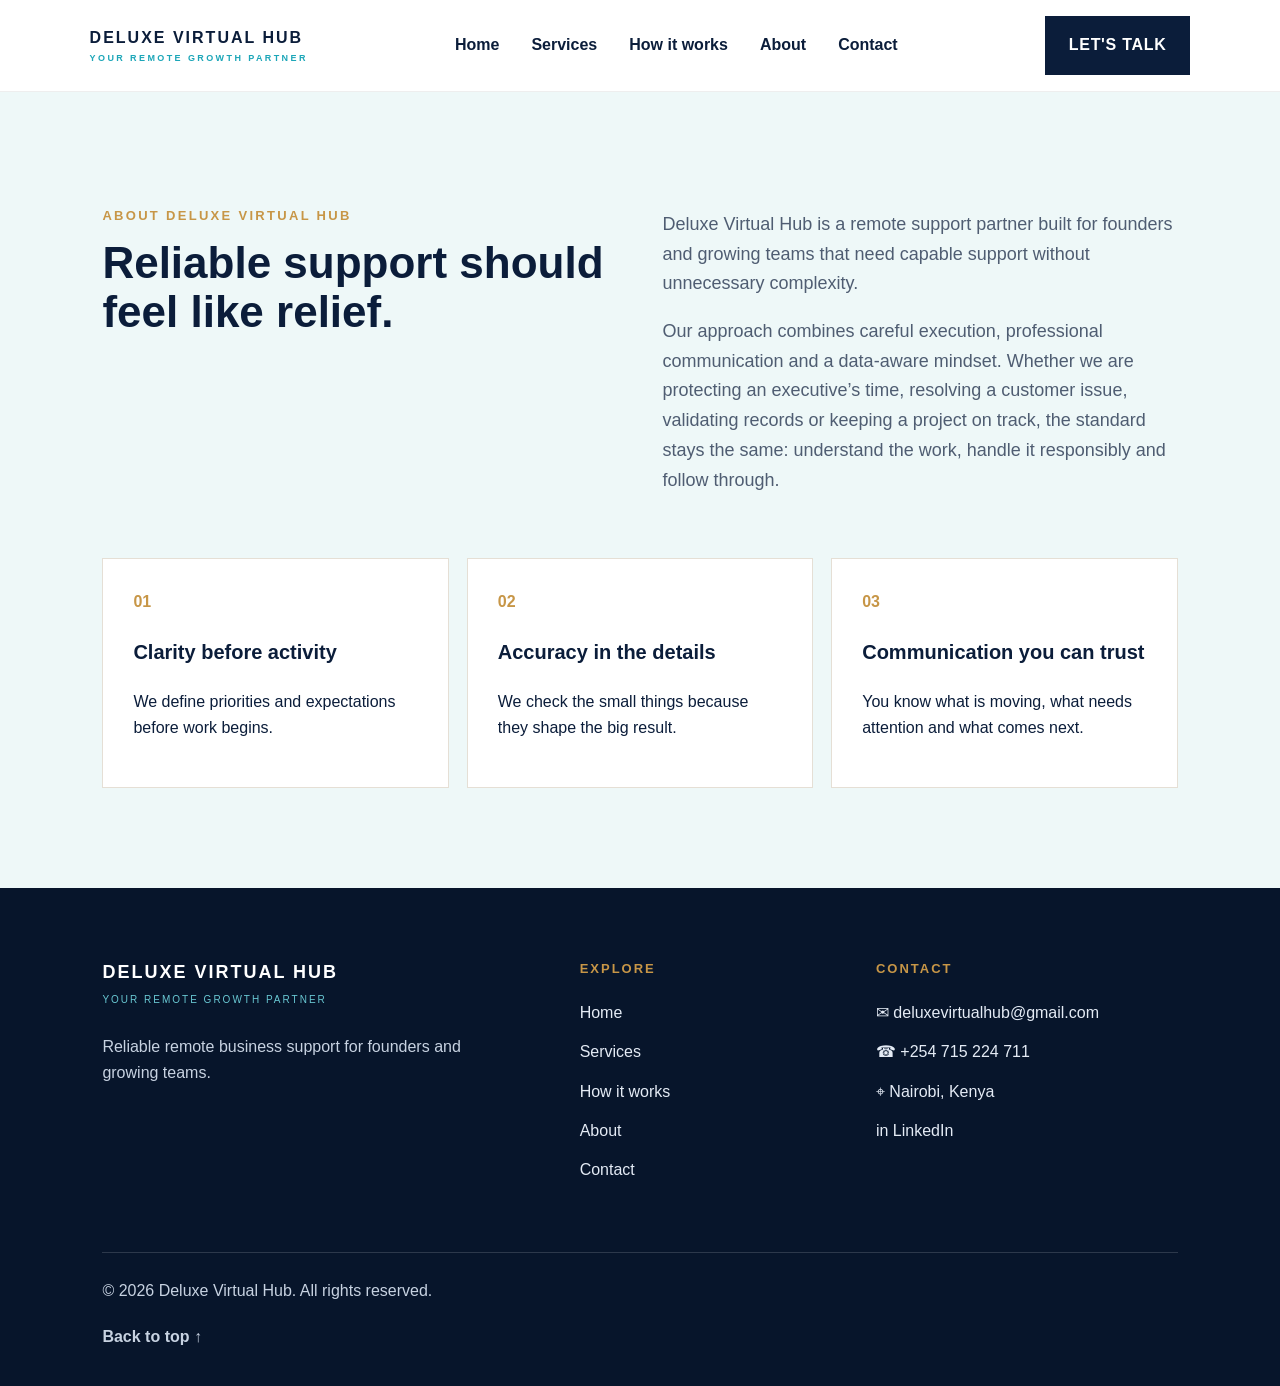
==== about.html @ a6e72890 "Add files via upload" ====
<!doctype html><html lang="en"><head><meta charset="utf-8"><meta name="viewport" content="width=device-width,initial-scale=1"><title>About Us | Deluxe Virtual Hub</title><link rel="stylesheet" href="styles.css"></head><body id="top"><header class="nav"><a class="brand" href="index.html"><span>DELUXE VIRTUAL HUB</span><small>YOUR REMOTE GROWTH PARTNER</small></a><nav><a href="index.html">Home</a><a href="services.html">Services</a><a href="process.html">How it works</a><a href="about.html">About</a><a href="contact.html">Contact</a></nav><a class="nav-cta" href="contact.html">LET'S TALK</a></header><main><section id="top" class="about">
  <div><p class="eyebrow">ABOUT DELUXE VIRTUAL HUB</p><h2>Reliable support should feel like relief.</h2></div>
  <div class="about-copy"><p>Deluxe Virtual Hub is a remote support partner built for founders and growing teams that need capable support without unnecessary complexity.</p><p>Our approach combines careful execution, professional communication and a data-aware mindset. Whether we are protecting an executive’s time, resolving a customer issue, validating records or keeping a project on track, the standard stays the same: understand the work, handle it responsibly and follow through.</p></div>
  <div class="values"><article><b>01</b><h3>Clarity before activity</h3><p>We define priorities and expectations before work begins.</p></article><article><b>02</b><h3>Accuracy in the details</h3><p>We check the small things because they shape the big result.</p></article><article><b>03</b><h3>Communication you can trust</h3><p>You know what is moving, what needs attention and what comes next.</p></article></div>
</section></main><footer class="site-footer"><div class="footer-grid"><div class="footer-brand"><b>DELUXE VIRTUAL HUB</b><span>YOUR REMOTE GROWTH PARTNER</span><p>Reliable remote business support for founders and growing teams.</p></div><div class="footer-links"><h3>EXPLORE</h3><a href="index.html">Home</a><a href="services.html">Services</a><a href="process.html">How it works</a><a href="about.html">About</a><a href="contact.html">Contact</a></div><div class="footer-contact"><h3>CONTACT</h3><a href="mailto:deluxevirtualhub@gmail.com">✉ deluxevirtualhub@gmail.com</a><a href="tel:+254715224711">☎ +254 715 224 711</a><p>⌖ Nairobi, Kenya</p><a href="https://www.linkedin.com/in/jecinter-anyango-422483236/" target="_blank" rel="noopener">in LinkedIn</a></div></div><div class="footer-bottom"><p>© 2026 Deluxe Virtual Hub. All rights reserved.</p><a href="#top">Back to top ↑</a></div></footer></body></html>
---- styles.css ----
*{box-sizing:border-box}html{scroll-behavior:smooth}body{margin:0;font-family:Arial,Helvetica,sans-serif;color:#0b1d3a;background:#fbf8f3;line-height:1.65}a{color:inherit;text-decoration:none}.nav{height:92px;display:flex;align-items:center;justify-content:space-between;padding:0 7%;background:#fff;position:sticky;top:0;z-index:20;border-bottom:1px solid #eee}.brand{display:flex;flex-direction:column;font-weight:800;letter-spacing:2px}.brand small{font-size:9px;letter-spacing:2.4px;color:#1ca6b8}.nav nav{display:flex;gap:32px;font-weight:700}.nav-cta,.btn{background:#0b1d3a;color:#fff;padding:16px 24px;font-weight:800;letter-spacing:.7px;border:0;cursor:pointer}.hero{min-height:680px;padding:90px 9%;display:grid;grid-template-columns:1.25fr .75fr;gap:70px;align-items:center;background:linear-gradient(135deg,#fbf8f3 62%,#eef8f8 62%)}.eyebrow{font-size:13px;font-weight:800;letter-spacing:2.3px;color:#c79647}.hero h1{font-size:64px;line-height:1.03;margin:18px 0 26px;max-width:850px}.hero h1 span{color:#1ca6b8}.intro{font-size:20px;color:#526078;max-width:760px}.actions{display:flex;gap:14px;margin:35px 0}.btn.secondary{background:transparent;color:#0b1d3a;border:2px solid #0b1d3a}.trust{display:flex;gap:25px;flex-wrap:wrap;font-size:14px;font-weight:700}.hero-panel{background:#0b1d3a;color:white;padding:48px;border-top:6px solid #1ca6b8}.hero-panel h2{font-size:35px;line-height:1.2}.mini-grid{display:grid;grid-template-columns:1fr 1fr;gap:1px;background:#ffffff2a;margin-top:35px}.mini-grid div{background:#0b1d3a;padding:24px}.mini-grid b,.mini-grid span{display:block}.mini-grid span{color:#9ccbd1}.tools{text-align:center;padding:35px 7%;background:white;border-bottom:1px solid #eee}.tools p{font-size:11px;font-weight:800;letter-spacing:2px}.tools div{display:flex;justify-content:center;gap:35px;flex-wrap:wrap;color:#68758a;font-weight:700}.section,.about{padding:100px 8%}.section-heading{max-width:760px;margin-bottom:50px}.section h2,.about h2,.selector h2,.contact h2{font-size:44px;line-height:1.1;margin:12px 0 20px}.service-grid{display:grid;grid-template-columns:repeat(3,1fr);gap:18px}.service-grid article,.steps article,.values article{background:white;padding:30px;border:1px solid #e5dfd5}.service-grid article>span,.steps b,.values b{color:#c79647;font-weight:800}.service-grid h3,.steps h3,.values h3{font-size:20px}.selector{padding:85px 8%;background:#0b1d3a;color:white;display:grid;grid-template-columns:1fr 1fr;gap:70px}.selector-box{background:white;color:#0b1d3a;padding:32px;align-self:center}select,input,textarea{width:100%;padding:16px;border:1px solid #cfc8bc;background:#fff;font:inherit;margin-top:8px}.selector button{width:100%;padding:16px;background:#c79647;color:#0b1d3a;border:0;font-weight:800;margin-top:12px;cursor:pointer}.result{margin-top:18px;font-weight:700}.steps,.values{display:grid;grid-template-columns:repeat(3,1fr);gap:18px}.about{background:#eef8f8;display:grid;grid-template-columns:1fr 1fr;gap:45px}.about-copy{font-size:18px;color:#4f5d72}.values{grid-column:1/-1}.contact{padding:100px 16%;text-align:center;background:#0b1d3a;color:white}.contact>p{color:#c7d2e1}.contact form{max-width:900px;margin:45px auto 25px;text-align:left;background:white;color:#0b1d3a;padding:35px}.contact label{display:block;font-weight:700;margin-bottom:18px}.contact label span{font-weight:400}.two{display:grid;grid-template-columns:1fr 1fr;gap:18px}.contact-links a{font-weight:800;color:#fff}.privacy{font-size:12px;max-width:760px;margin:25px auto!important}footer{padding:45px 8%;display:flex;justify-content:space-between;gap:30px;background:#07152b;color:white}footer div{display:flex;flex-direction:column}footer span{font-size:9px;letter-spacing:2px;color:#69c8d3}@media(max-width:850px){.nav nav{display:none}.nav{padding:0 5%}.nav-cta{padding:12px}.hero{grid-template-columns:1fr;padding:65px 7%}.hero h1{font-size:44px}.service-grid,.steps,.values,.about,.selector{grid-template-columns:1fr}.section,.about,.selector{padding:70px 7%}.contact{padding:70px 7%}.two{grid-template-columns:1fr}footer{flex-direction:column}.hero-panel{padding:30px}}.site-footer{display:block;padding:0;background:#07152b;color:white}.footer-grid{padding:70px 8% 55px;display:grid;grid-template-columns:1.35fr .75fr 1fr;gap:70px}.footer-brand,.footer-links,.footer-contact{display:flex;flex-direction:column;align-items:flex-start}.footer-brand b{font-size:18px;letter-spacing:2px}.footer-brand span{font-size:10px;letter-spacing:2px;color:#69c8d3;margin-top:4px}.footer-brand p{max-width:360px;color:#c7d2e1;margin-top:25px}.site-footer h3{font-size:13px;letter-spacing:2px;color:#c79647;margin:0 0 20px}.footer-links a,.footer-contact a,.footer-contact p{margin:0 0 13px;color:#e4ebf5}.footer-links a:hover,.footer-contact a:hover{color:#69c8d3}.footer-bottom{margin:0 8%;padding:25px 0 35px;border-top:1px solid #ffffff26;display:flex;justify-content:space-between;gap:20px;color:#c7d2e1}.footer-bottom p{margin:0}.footer-bottom a{font-weight:700}@media(max-width:850px){.footer-grid{grid-template-columns:1fr;padding:55px 7%;gap:38px}.footer-bottom{margin:0 7%;flex-direction:column}}
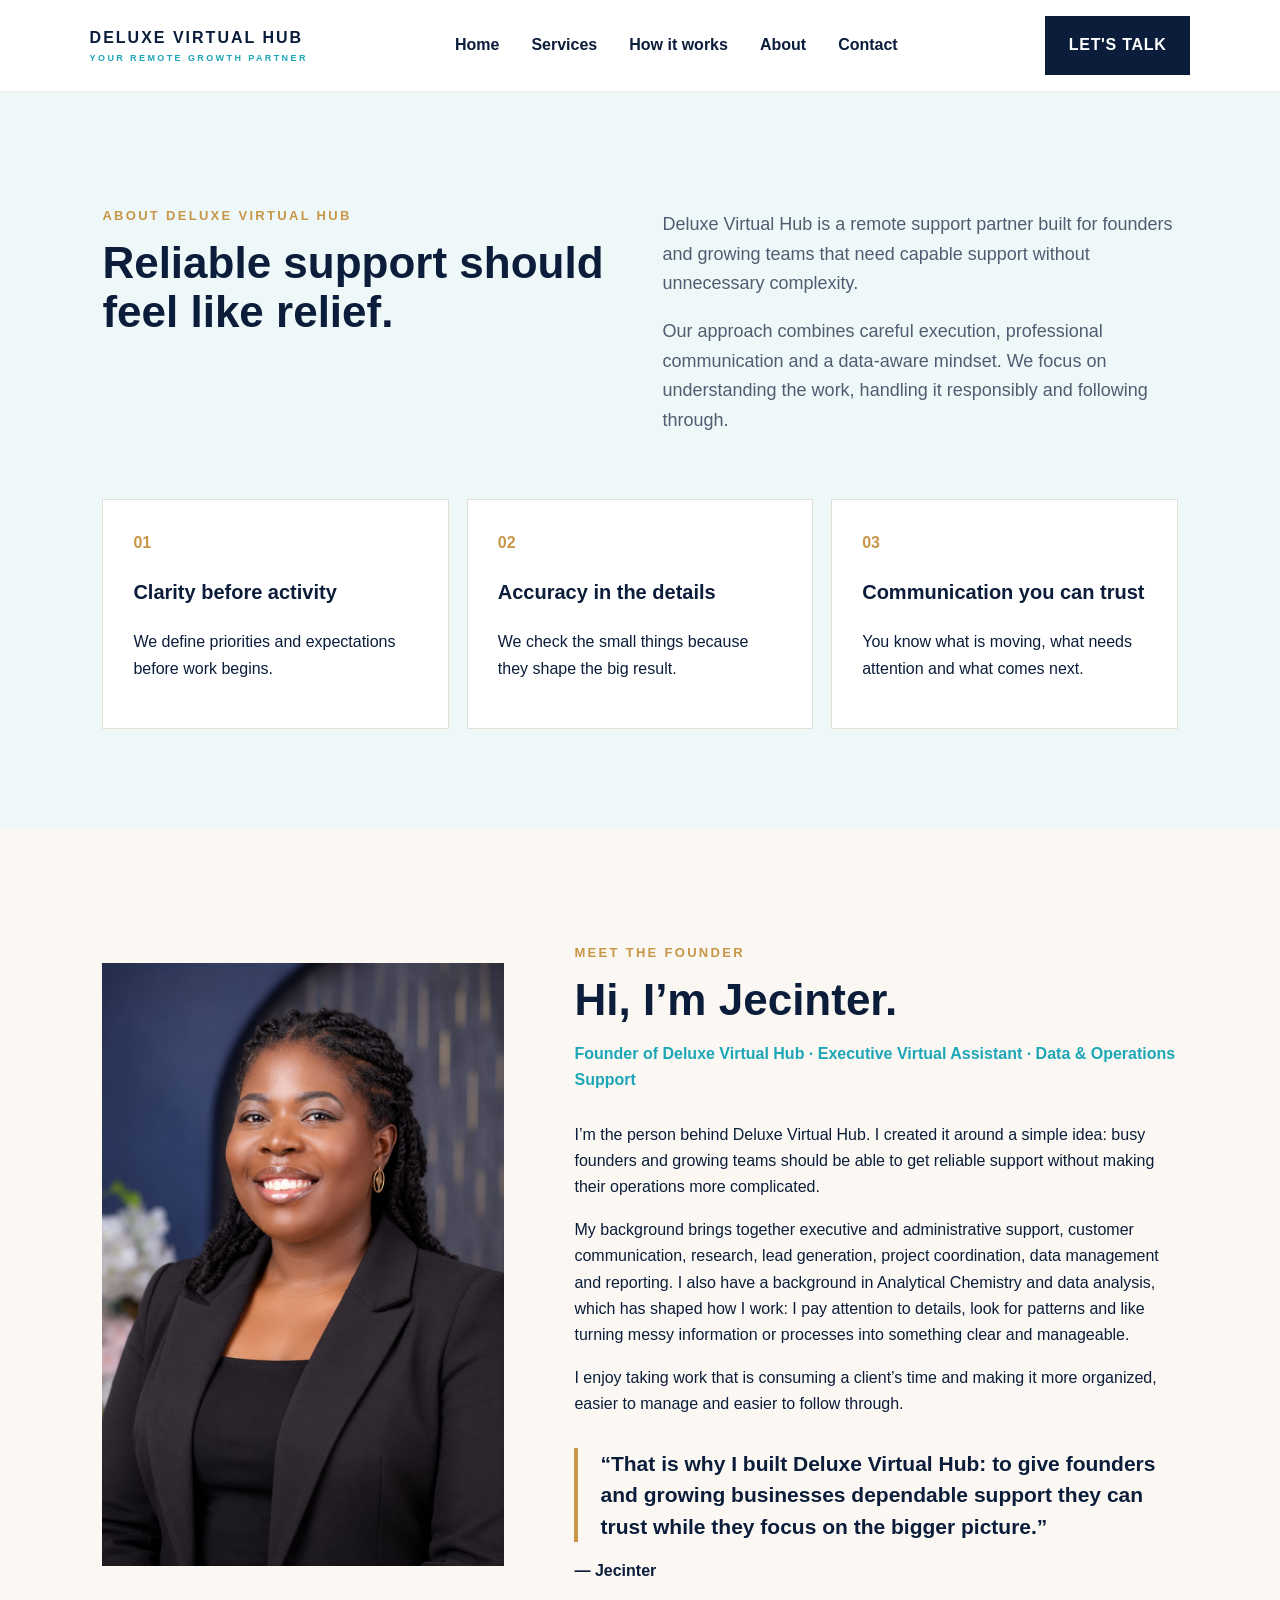
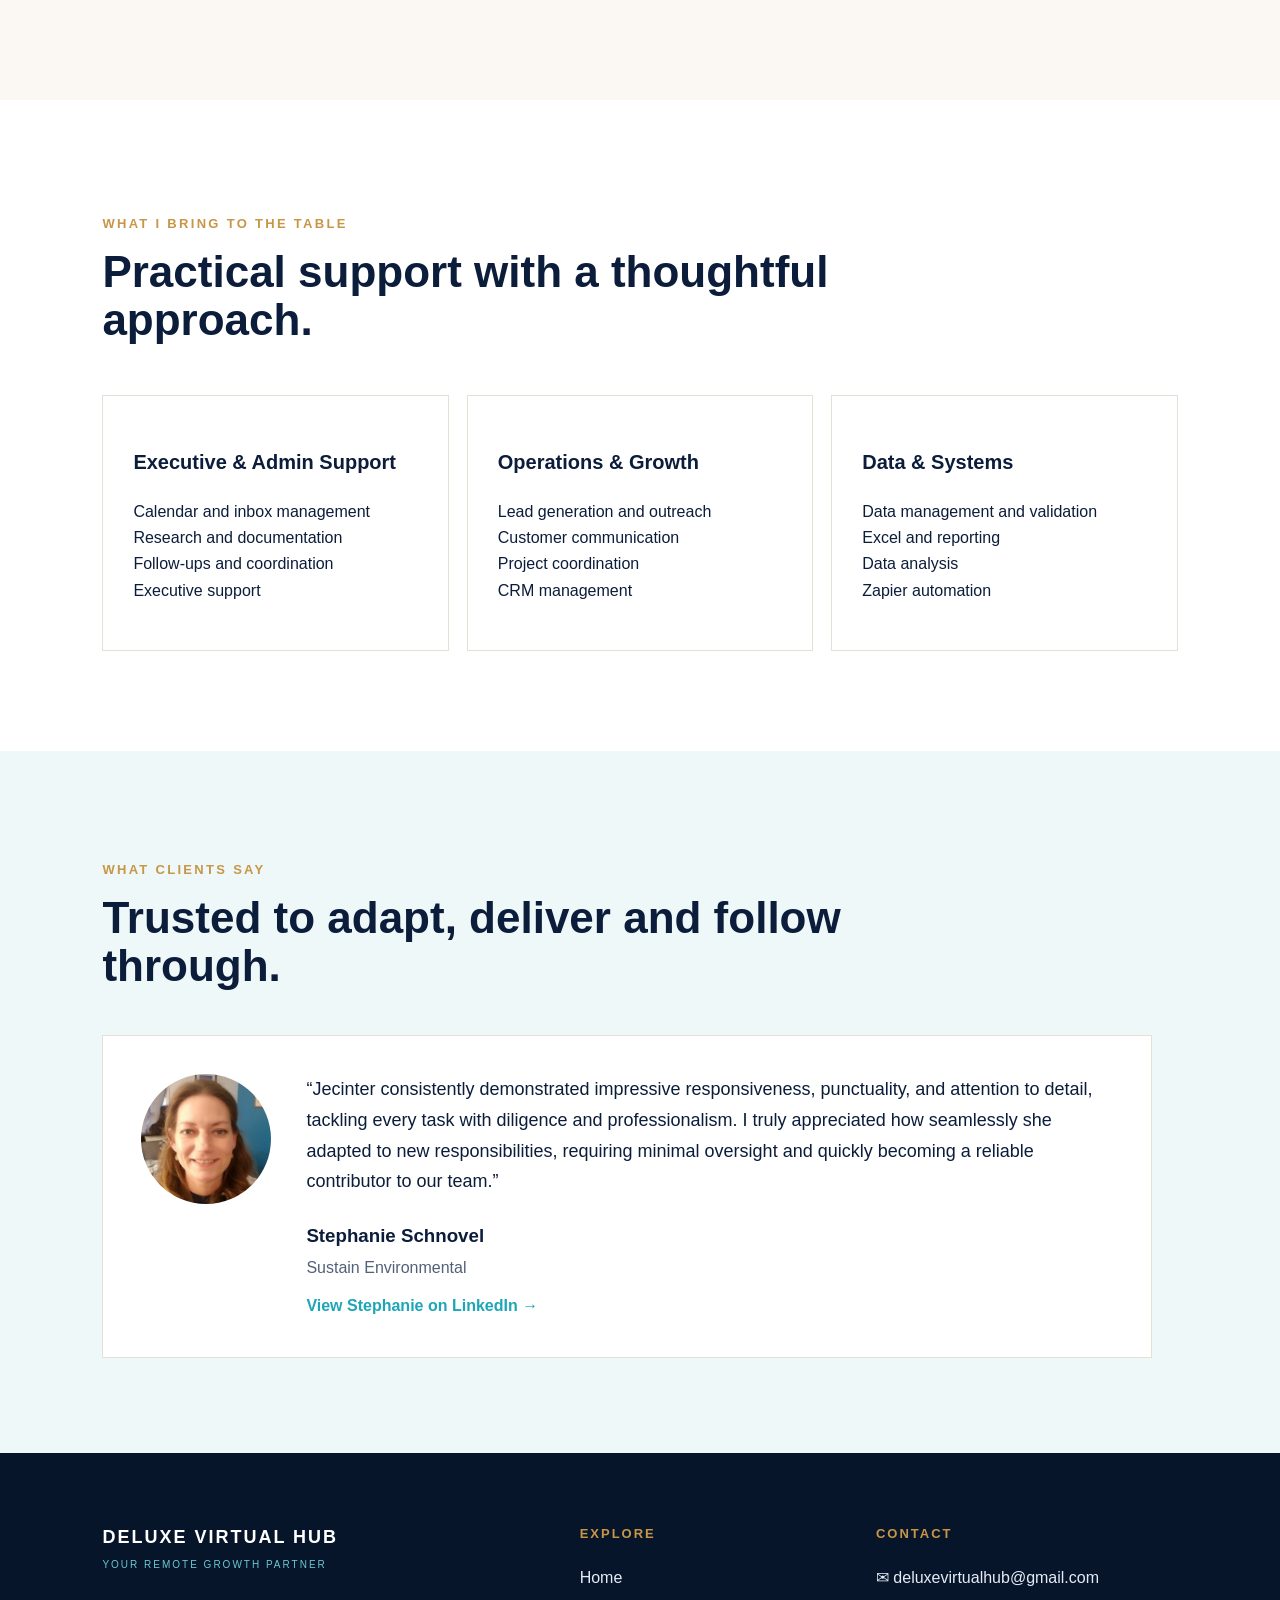
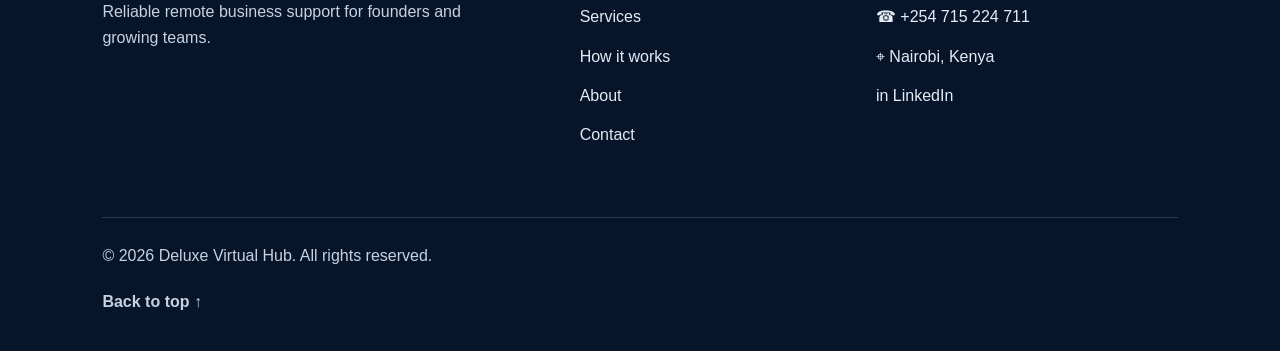
==== commit f54432b7: "Add files via upload" ====
--- a/about.html
+++ b/about.html
@@ -1,5 +1,54 @@
-<!doctype html><html lang="en"><head><meta charset="utf-8"><meta name="viewport" content="width=device-width,initial-scale=1"><title>About Us | Deluxe Virtual Hub</title><link rel="stylesheet" href="styles.css"></head><body id="top"><header class="nav"><a class="brand" href="index.html"><span>DELUXE VIRTUAL HUB</span><small>YOUR REMOTE GROWTH PARTNER</small></a><nav><a href="index.html">Home</a><a href="services.html">Services</a><a href="process.html">How it works</a><a href="about.html">About</a><a href="contact.html">Contact</a></nav><a class="nav-cta" href="contact.html">LET'S TALK</a></header><main><section id="top" class="about">
+<!doctype html>
+<html lang="en"><head><meta charset="utf-8"><meta name="viewport" content="width=device-width,initial-scale=1"><title>About Us | Deluxe Virtual Hub</title><meta name="description" content="Meet Jecinter Anyango and learn about Deluxe Virtual Hub."><link rel="stylesheet" href="styles.css"></head>
+<body id="top"><header class="nav">
+  <a class="brand" href="index.html"><span>DELUXE VIRTUAL HUB</span><small>YOUR REMOTE GROWTH PARTNER</small></a>
+  <nav><a href="index.html">Home</a><a href="services.html">Services</a><a href="process.html">How it works</a><a href="about.html">About</a><a href="contact.html">Contact</a></nav>
+  <a class="nav-cta" href="contact.html">LET'S TALK</a>
+</header><main><section id="about" class="about about-page">
   <div><p class="eyebrow">ABOUT DELUXE VIRTUAL HUB</p><h2>Reliable support should feel like relief.</h2></div>
-  <div class="about-copy"><p>Deluxe Virtual Hub is a remote support partner built for founders and growing teams that need capable support without unnecessary complexity.</p><p>Our approach combines careful execution, professional communication and a data-aware mindset. Whether we are protecting an executive’s time, resolving a customer issue, validating records or keeping a project on track, the standard stays the same: understand the work, handle it responsibly and follow through.</p></div>
+  <div class="about-copy"><p>Deluxe Virtual Hub is a remote support partner built for founders and growing teams that need capable support without unnecessary complexity.</p><p>Our approach combines careful execution, professional communication and a data-aware mindset. We focus on understanding the work, handling it responsibly and following through.</p></div>
   <div class="values"><article><b>01</b><h3>Clarity before activity</h3><p>We define priorities and expectations before work begins.</p></article><article><b>02</b><h3>Accuracy in the details</h3><p>We check the small things because they shape the big result.</p></article><article><b>03</b><h3>Communication you can trust</h3><p>You know what is moving, what needs attention and what comes next.</p></article></div>
-</section></main><footer class="site-footer"><div class="footer-grid"><div class="footer-brand"><b>DELUXE VIRTUAL HUB</b><span>YOUR REMOTE GROWTH PARTNER</span><p>Reliable remote business support for founders and growing teams.</p></div><div class="footer-links"><h3>EXPLORE</h3><a href="index.html">Home</a><a href="services.html">Services</a><a href="process.html">How it works</a><a href="about.html">About</a><a href="contact.html">Contact</a></div><div class="footer-contact"><h3>CONTACT</h3><a href="mailto:deluxevirtualhub@gmail.com">✉ deluxevirtualhub@gmail.com</a><a href="tel:+254715224711">☎ +254 715 224 711</a><p>⌖ Nairobi, Kenya</p><a href="https://www.linkedin.com/in/jecinter-anyango-422483236/" target="_blank" rel="noopener">in LinkedIn</a></div></div><div class="footer-bottom"><p>© 2026 Deluxe Virtual Hub. All rights reserved.</p><a href="#top">Back to top ↑</a></div></footer></body></html>+</section>
+
+<section class="founder-section">
+  <div class="founder-photo"><img src="jecinter-headshot.png" alt="Jecinter Anyango, Founder of Deluxe Virtual Hub"></div>
+  <div class="founder-copy">
+    <p class="eyebrow">MEET THE FOUNDER</p>
+    <h2>Hi, I’m Jecinter.</h2>
+    <p class="founder-role">Founder of Deluxe Virtual Hub · Executive Virtual Assistant · Data & Operations Support</p>
+    <p>I’m the person behind Deluxe Virtual Hub. I created it around a simple idea: busy founders and growing teams should be able to get reliable support without making their operations more complicated.</p>
+    <p>My background brings together executive and administrative support, customer communication, research, lead generation, project coordination, data management and reporting. I also have a background in Analytical Chemistry and data analysis, which has shaped how I work: I pay attention to details, look for patterns and like turning messy information or processes into something clear and manageable.</p>
+    <p>I enjoy taking work that is consuming a client’s time and making it more organized, easier to manage and easier to follow through.</p>
+    <blockquote>“That is why I built Deluxe Virtual Hub: to give founders and growing businesses dependable support they can trust while they focus on the bigger picture.”</blockquote>
+    <p class="founder-signoff">— Jecinter</p>
+  </div>
+</section>
+
+<section class="section founder-skills">
+  <div class="section-heading"><p class="eyebrow">WHAT I BRING TO THE TABLE</p><h2>Practical support with a thoughtful approach.</h2></div>
+  <div class="values">
+    <article><h3>Executive & Admin Support</h3><p>Calendar and inbox management<br>Research and documentation<br>Follow-ups and coordination<br>Executive support</p></article>
+    <article><h3>Operations & Growth</h3><p>Lead generation and outreach<br>Customer communication<br>Project coordination<br>CRM management</p></article>
+    <article><h3>Data & Systems</h3><p>Data management and validation<br>Excel and reporting<br>Data analysis<br>Zapier automation</p></article>
+  </div>
+</section>
+
+<section class="testimonial-section">
+  <div class="testimonial-heading"><p class="eyebrow">WHAT CLIENTS SAY</p><h2>Trusted to adapt, deliver and follow through.</h2></div>
+  <div class="testimonial-card">
+    <img src="stephanie.png" alt="Stephanie Schnovel">
+    <div>
+      <blockquote>“Jecinter consistently demonstrated impressive responsiveness, punctuality, and attention to detail, tackling every task with diligence and professionalism. I truly appreciated how seamlessly she adapted to new responsibilities, requiring minimal oversight and quickly becoming a reliable contributor to our team.”</blockquote>
+      <h3>Stephanie Schnovel</h3>
+      <p>Sustain Environmental</p>
+      <a href="https://www.linkedin.com/in/stephanie-schnovel-54b0b91b5/" target="_blank" rel="noopener">View Stephanie on LinkedIn →</a>
+    </div>
+  </div>
+</section></main><footer class="site-footer">
+  <div class="footer-grid">
+    <div class="footer-brand"><b>DELUXE VIRTUAL HUB</b><span>YOUR REMOTE GROWTH PARTNER</span><p>Reliable remote business support for founders and growing teams.</p></div>
+    <div class="footer-links"><h3>EXPLORE</h3><a href="index.html">Home</a><a href="services.html">Services</a><a href="process.html">How it works</a><a href="about.html">About</a><a href="contact.html">Contact</a></div>
+    <div class="footer-contact"><h3>CONTACT</h3><a href="mailto:deluxevirtualhub@gmail.com">✉ deluxevirtualhub@gmail.com</a><a href="tel:+254715224711">☎ +254 715 224 711</a><p>⌖ Nairobi, Kenya</p><a href="https://www.linkedin.com/in/jecinter-anyango-422483236/" target="_blank" rel="noopener">in LinkedIn</a></div>
+  </div>
+  <div class="footer-bottom"><p>© 2026 Deluxe Virtual Hub. All rights reserved.</p><a href="#top">Back to top ↑</a></div>
+</footer></body></html>
--- a/styles.css
+++ b/styles.css
@@ -1 +1,4 @@
-*{box-sizing:border-box}html{scroll-behavior:smooth}body{margin:0;font-family:Arial,Helvetica,sans-serif;color:#0b1d3a;background:#fbf8f3;line-height:1.65}a{color:inherit;text-decoration:none}.nav{height:92px;display:flex;align-items:center;justify-content:space-between;padding:0 7%;background:#fff;position:sticky;top:0;z-index:20;border-bottom:1px solid #eee}.brand{display:flex;flex-direction:column;font-weight:800;letter-spacing:2px}.brand small{font-size:9px;letter-spacing:2.4px;color:#1ca6b8}.nav nav{display:flex;gap:32px;font-weight:700}.nav-cta,.btn{background:#0b1d3a;color:#fff;padding:16px 24px;font-weight:800;letter-spacing:.7px;border:0;cursor:pointer}.hero{min-height:680px;padding:90px 9%;display:grid;grid-template-columns:1.25fr .75fr;gap:70px;align-items:center;background:linear-gradient(135deg,#fbf8f3 62%,#eef8f8 62%)}.eyebrow{font-size:13px;font-weight:800;letter-spacing:2.3px;color:#c79647}.hero h1{font-size:64px;line-height:1.03;margin:18px 0 26px;max-width:850px}.hero h1 span{color:#1ca6b8}.intro{font-size:20px;color:#526078;max-width:760px}.actions{display:flex;gap:14px;margin:35px 0}.btn.secondary{background:transparent;color:#0b1d3a;border:2px solid #0b1d3a}.trust{display:flex;gap:25px;flex-wrap:wrap;font-size:14px;font-weight:700}.hero-panel{background:#0b1d3a;color:white;padding:48px;border-top:6px solid #1ca6b8}.hero-panel h2{font-size:35px;line-height:1.2}.mini-grid{display:grid;grid-template-columns:1fr 1fr;gap:1px;background:#ffffff2a;margin-top:35px}.mini-grid div{background:#0b1d3a;padding:24px}.mini-grid b,.mini-grid span{display:block}.mini-grid span{color:#9ccbd1}.tools{text-align:center;padding:35px 7%;background:white;border-bottom:1px solid #eee}.tools p{font-size:11px;font-weight:800;letter-spacing:2px}.tools div{display:flex;justify-content:center;gap:35px;flex-wrap:wrap;color:#68758a;font-weight:700}.section,.about{padding:100px 8%}.section-heading{max-width:760px;margin-bottom:50px}.section h2,.about h2,.selector h2,.contact h2{font-size:44px;line-height:1.1;margin:12px 0 20px}.service-grid{display:grid;grid-template-columns:repeat(3,1fr);gap:18px}.service-grid article,.steps article,.values article{background:white;padding:30px;border:1px solid #e5dfd5}.service-grid article>span,.steps b,.values b{color:#c79647;font-weight:800}.service-grid h3,.steps h3,.values h3{font-size:20px}.selector{padding:85px 8%;background:#0b1d3a;color:white;display:grid;grid-template-columns:1fr 1fr;gap:70px}.selector-box{background:white;color:#0b1d3a;padding:32px;align-self:center}select,input,textarea{width:100%;padding:16px;border:1px solid #cfc8bc;background:#fff;font:inherit;margin-top:8px}.selector button{width:100%;padding:16px;background:#c79647;color:#0b1d3a;border:0;font-weight:800;margin-top:12px;cursor:pointer}.result{margin-top:18px;font-weight:700}.steps,.values{display:grid;grid-template-columns:repeat(3,1fr);gap:18px}.about{background:#eef8f8;display:grid;grid-template-columns:1fr 1fr;gap:45px}.about-copy{font-size:18px;color:#4f5d72}.values{grid-column:1/-1}.contact{padding:100px 16%;text-align:center;background:#0b1d3a;color:white}.contact>p{color:#c7d2e1}.contact form{max-width:900px;margin:45px auto 25px;text-align:left;background:white;color:#0b1d3a;padding:35px}.contact label{display:block;font-weight:700;margin-bottom:18px}.contact label span{font-weight:400}.two{display:grid;grid-template-columns:1fr 1fr;gap:18px}.contact-links a{font-weight:800;color:#fff}.privacy{font-size:12px;max-width:760px;margin:25px auto!important}footer{padding:45px 8%;display:flex;justify-content:space-between;gap:30px;background:#07152b;color:white}footer div{display:flex;flex-direction:column}footer span{font-size:9px;letter-spacing:2px;color:#69c8d3}@media(max-width:850px){.nav nav{display:none}.nav{padding:0 5%}.nav-cta{padding:12px}.hero{grid-template-columns:1fr;padding:65px 7%}.hero h1{font-size:44px}.service-grid,.steps,.values,.about,.selector{grid-template-columns:1fr}.section,.about,.selector{padding:70px 7%}.contact{padding:70px 7%}.two{grid-template-columns:1fr}footer{flex-direction:column}.hero-panel{padding:30px}}.site-footer{display:block;padding:0;background:#07152b;color:white}.footer-grid{padding:70px 8% 55px;display:grid;grid-template-columns:1.35fr .75fr 1fr;gap:70px}.footer-brand,.footer-links,.footer-contact{display:flex;flex-direction:column;align-items:flex-start}.footer-brand b{font-size:18px;letter-spacing:2px}.footer-brand span{font-size:10px;letter-spacing:2px;color:#69c8d3;margin-top:4px}.footer-brand p{max-width:360px;color:#c7d2e1;margin-top:25px}.site-footer h3{font-size:13px;letter-spacing:2px;color:#c79647;margin:0 0 20px}.footer-links a,.footer-contact a,.footer-contact p{margin:0 0 13px;color:#e4ebf5}.footer-links a:hover,.footer-contact a:hover{color:#69c8d3}.footer-bottom{margin:0 8%;padding:25px 0 35px;border-top:1px solid #ffffff26;display:flex;justify-content:space-between;gap:20px;color:#c7d2e1}.footer-bottom p{margin:0}.footer-bottom a{font-weight:700}@media(max-width:850px){.footer-grid{grid-template-columns:1fr;padding:55px 7%;gap:38px}.footer-bottom{margin:0 7%;flex-direction:column}}+*{box-sizing:border-box}html{scroll-behavior:smooth}body{margin:0;font-family:Arial,Helvetica,sans-serif;color:#0b1d3a;background:#fbf8f3;line-height:1.65}a{color:inherit;text-decoration:none}.nav{height:92px;display:flex;align-items:center;justify-content:space-between;padding:0 7%;background:#fff;position:sticky;top:0;z-index:20;border-bottom:1px solid #eee}.brand{display:flex;flex-direction:column;font-weight:800;letter-spacing:2px}.brand small{font-size:9px;letter-spacing:2.4px;color:#1ca6b8}.nav nav{display:flex;gap:32px;font-weight:700}.nav-cta,.btn{background:#0b1d3a;color:#fff;padding:16px 24px;font-weight:800;letter-spacing:.7px;border:0;cursor:pointer}.hero{min-height:680px;padding:90px 9%;display:grid;grid-template-columns:1.25fr .75fr;gap:70px;align-items:center;background:linear-gradient(135deg,#fbf8f3 62%,#eef8f8 62%)}.eyebrow{font-size:13px;font-weight:800;letter-spacing:2.3px;color:#c79647}.hero h1{font-size:64px;line-height:1.03;margin:18px 0 26px;max-width:850px}.hero h1 span{color:#1ca6b8}.intro{font-size:20px;color:#526078;max-width:760px}.actions{display:flex;gap:14px;margin:35px 0}.btn.secondary{background:transparent;color:#0b1d3a;border:2px solid #0b1d3a}.trust{display:flex;gap:25px;flex-wrap:wrap;font-size:14px;font-weight:700}.hero-panel{background:#0b1d3a;color:white;padding:48px;border-top:6px solid #1ca6b8}.hero-panel h2{font-size:35px;line-height:1.2}.mini-grid{display:grid;grid-template-columns:1fr 1fr;gap:1px;background:#ffffff2a;margin-top:35px}.mini-grid div{background:#0b1d3a;padding:24px}.mini-grid b,.mini-grid span{display:block}.mini-grid span{color:#9ccbd1}.tools{text-align:center;padding:35px 7%;background:white;border-bottom:1px solid #eee}.tools p{font-size:11px;font-weight:800;letter-spacing:2px}.tools div{display:flex;justify-content:center;gap:35px;flex-wrap:wrap;color:#68758a;font-weight:700}.section,.about{padding:100px 8%}.section-heading{max-width:760px;margin-bottom:50px}.section h2,.about h2,.selector h2,.contact h2{font-size:44px;line-height:1.1;margin:12px 0 20px}.service-grid{display:grid;grid-template-columns:repeat(3,1fr);gap:18px}.service-grid article,.steps article,.values article{background:white;padding:30px;border:1px solid #e5dfd5}.service-grid article>span,.steps b,.values b{color:#c79647;font-weight:800}.service-grid h3,.steps h3,.values h3{font-size:20px}.selector{padding:85px 8%;background:#0b1d3a;color:white;display:grid;grid-template-columns:1fr 1fr;gap:70px}.selector-box{background:white;color:#0b1d3a;padding:32px;align-self:center}select,input,textarea{width:100%;padding:16px;border:1px solid #cfc8bc;background:#fff;font:inherit;margin-top:8px}.selector button{width:100%;padding:16px;background:#c79647;color:#0b1d3a;border:0;font-weight:800;margin-top:12px;cursor:pointer}.result{margin-top:18px;font-weight:700}.steps,.values{display:grid;grid-template-columns:repeat(3,1fr);gap:18px}.about{background:#eef8f8;display:grid;grid-template-columns:1fr 1fr;gap:45px}.about-copy{font-size:18px;color:#4f5d72}.values{grid-column:1/-1}.contact{padding:100px 16%;text-align:center;background:#0b1d3a;color:white}.contact>p{color:#c7d2e1}.contact form{max-width:900px;margin:45px auto 25px;text-align:left;background:white;color:#0b1d3a;padding:35px}.contact label{display:block;font-weight:700;margin-bottom:18px}.contact label span{font-weight:400}.two{display:grid;grid-template-columns:1fr 1fr;gap:18px}.contact-links a{font-weight:800;color:#fff}.privacy{font-size:12px;max-width:760px;margin:25px auto!important}footer{padding:45px 8%;display:flex;justify-content:space-between;gap:30px;background:#07152b;color:white}footer div{display:flex;flex-direction:column}footer span{font-size:9px;letter-spacing:2px;color:#69c8d3}@media(max-width:850px){.nav nav{display:none}.nav{padding:0 5%}.nav-cta{padding:12px}.hero{grid-template-columns:1fr;padding:65px 7%}.hero h1{font-size:44px}.service-grid,.steps,.values,.about,.selector{grid-template-columns:1fr}.section,.about,.selector{padding:70px 7%}.contact{padding:70px 7%}.two{grid-template-columns:1fr}footer{flex-direction:column}.hero-panel{padding:30px}}
+.site-footer{display:block;padding:0;background:#07152b;color:white}.footer-grid{padding:70px 8% 55px;display:grid;grid-template-columns:1.35fr .75fr 1fr;gap:70px}.footer-brand,.footer-links,.footer-contact{display:flex;flex-direction:column;align-items:flex-start}.footer-brand b{font-size:18px;letter-spacing:2px}.footer-brand span{font-size:10px;letter-spacing:2px;color:#69c8d3;margin-top:4px}.footer-brand p{max-width:360px;color:#c7d2e1;margin-top:25px}.site-footer h3{font-size:13px;letter-spacing:2px;color:#c79647;margin:0 0 20px}.footer-links a,.footer-contact a,.footer-contact p{margin:0 0 13px;color:#e4ebf5}.footer-links a:hover,.footer-contact a:hover{color:#69c8d3}.footer-bottom{margin:0 8%;padding:25px 0 35px;border-top:1px solid #ffffff26;display:flex;justify-content:space-between;gap:20px;color:#c7d2e1}.footer-bottom p{margin:0}.footer-bottom a{font-weight:700}
+.founder-section{padding:100px 8%;display:grid;grid-template-columns:.8fr 1.2fr;gap:70px;align-items:center;background:#fbf8f3}.founder-photo img{width:100%;max-width:480px;display:block;object-fit:cover}.founder-copy h2,.testimonial-heading h2{font-size:44px;line-height:1.1;margin:12px 0 12px}.founder-role{font-weight:800;color:#1ca6b8;margin-bottom:28px}.founder-copy blockquote{margin:30px 0 10px;padding-left:22px;border-left:4px solid #c79647;font-size:21px;font-weight:700;line-height:1.5}.founder-signoff{font-weight:800}.founder-skills{background:#fff}.testimonial-section{padding:95px 8%;background:#eef8f8}.testimonial-heading{max-width:760px;margin-bottom:45px}.testimonial-card{background:#fff;border:1px solid #e5dfd5;padding:38px;display:grid;grid-template-columns:130px 1fr;gap:35px;max-width:1050px}.testimonial-card img{width:130px;height:130px;border-radius:50%;object-fit:cover}.testimonial-card blockquote{margin:0 0 24px;font-size:18px;line-height:1.7}.testimonial-card h3{margin:0}.testimonial-card p{margin:3px 0 12px;color:#526078}.testimonial-card a{font-weight:800;color:#1ca6b8}
+@media(max-width:850px){.footer-grid{grid-template-columns:1fr;padding:55px 7%;gap:38px}.footer-bottom{margin:0 7%;flex-direction:column}.founder-section{grid-template-columns:1fr;padding:70px 7%;gap:40px}.founder-photo img{max-width:380px}.testimonial-section{padding:70px 7%}.testimonial-card{grid-template-columns:1fr}.testimonial-card img{width:100px;height:100px}}
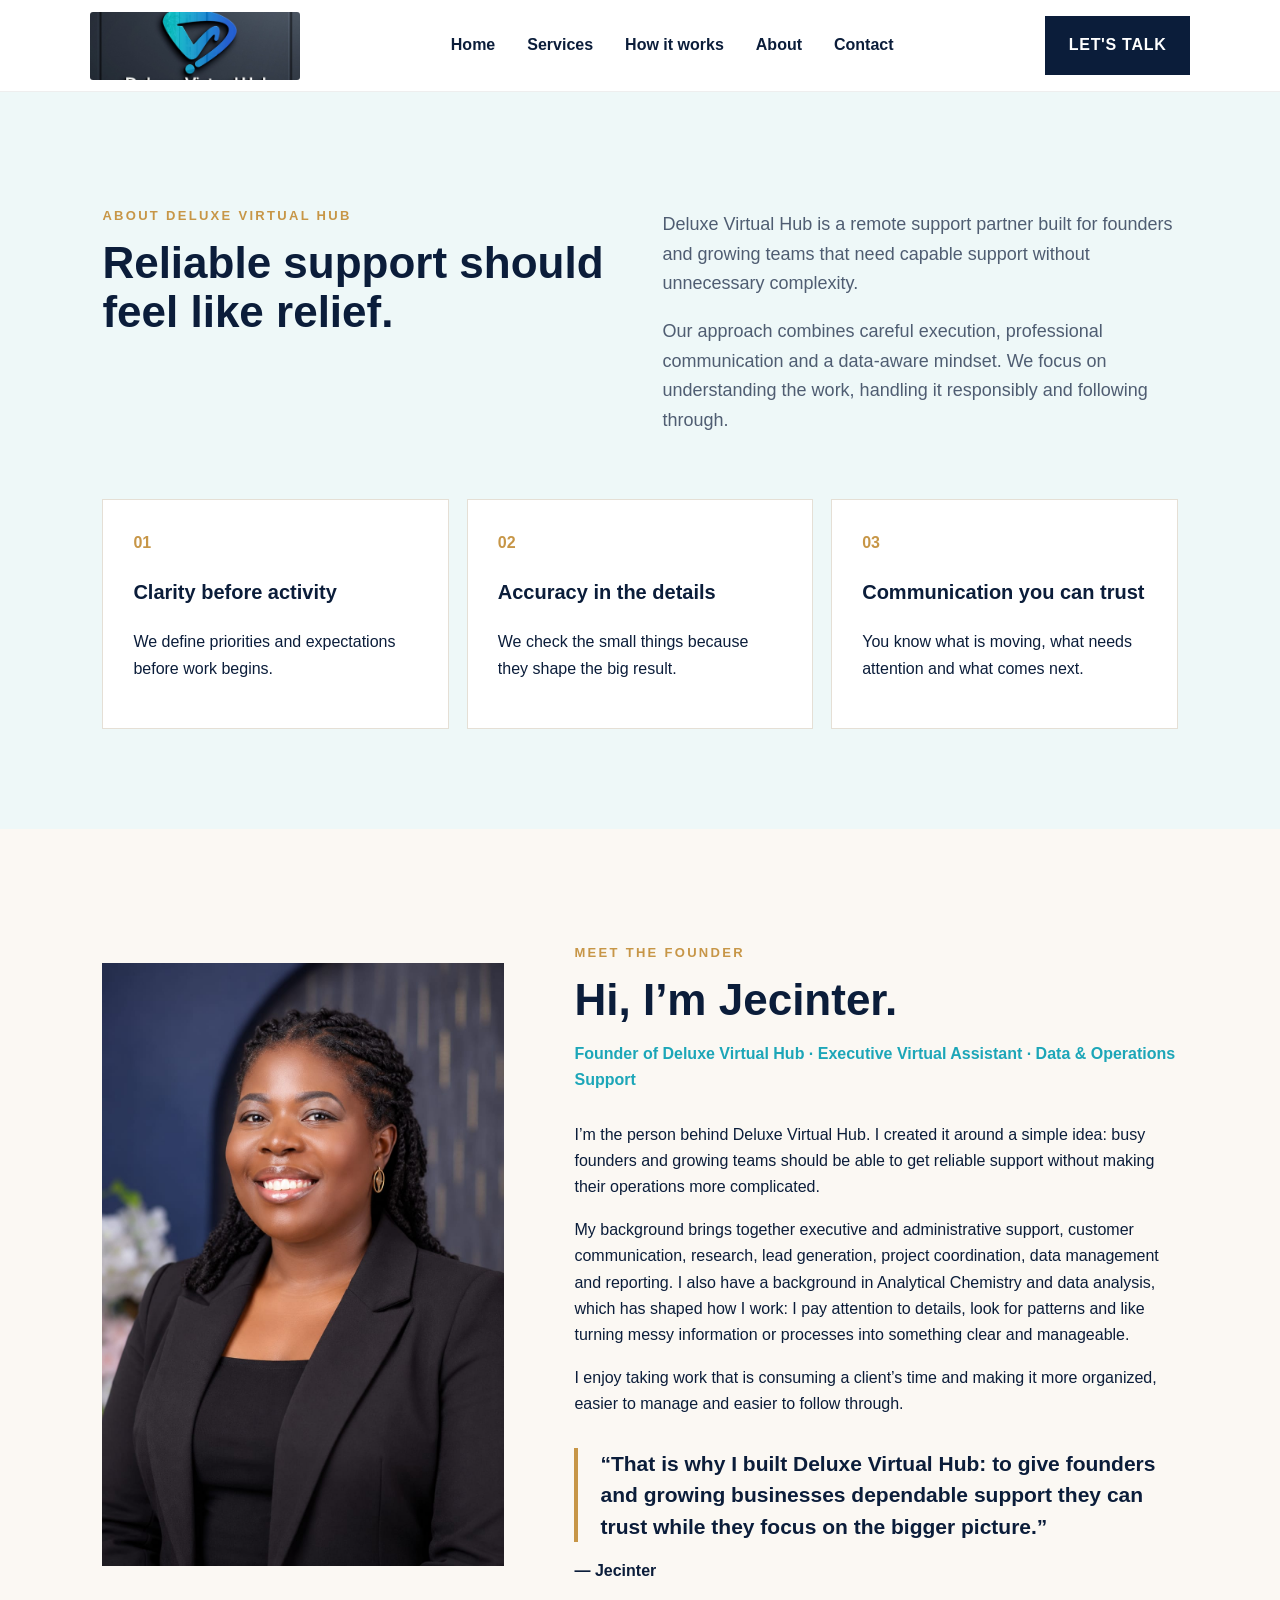
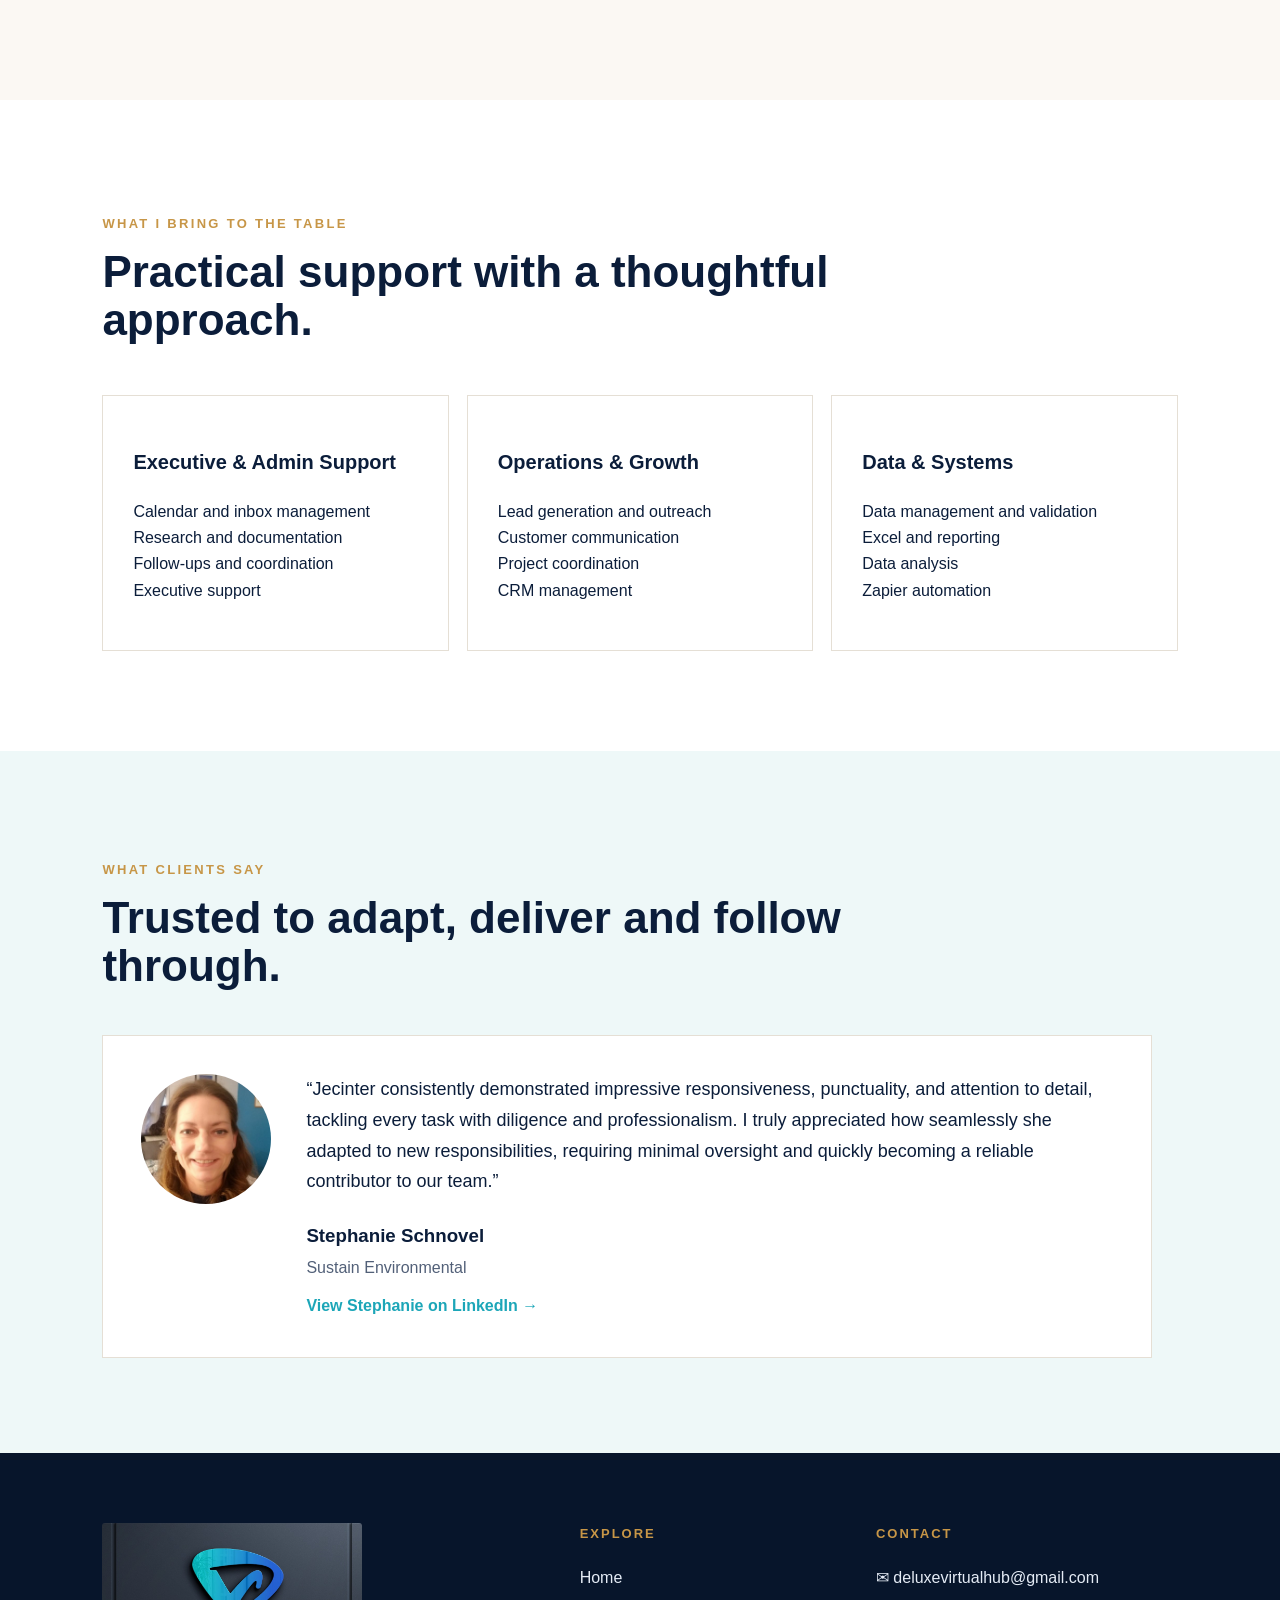
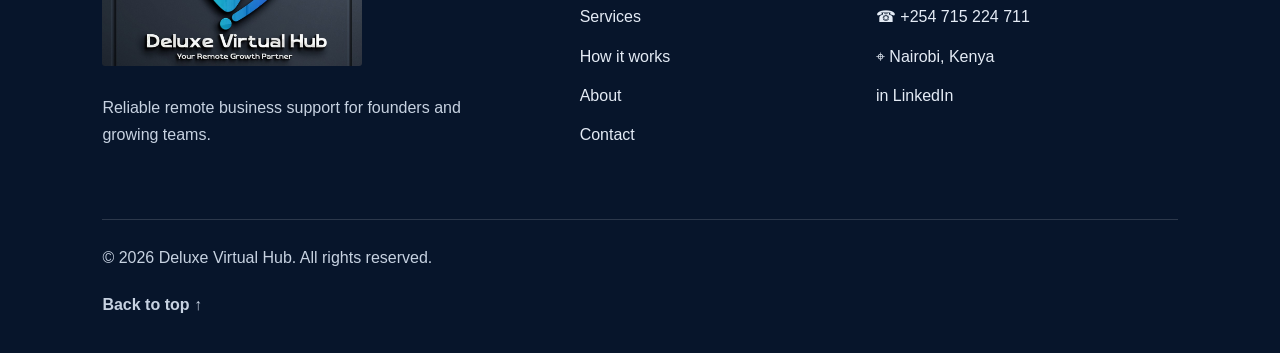
==== commit 1481b212: "Add files via upload" ====
--- a/about.html
+++ b/about.html
@@ -1,8 +1,11 @@
 <!doctype html>
 <html lang="en"><head><meta charset="utf-8"><meta name="viewport" content="width=device-width,initial-scale=1"><title>About Us | Deluxe Virtual Hub</title><meta name="description" content="Meet Jecinter Anyango and learn about Deluxe Virtual Hub."><link rel="stylesheet" href="styles.css"></head>
 <body id="top"><header class="nav">
-  <a class="brand" href="index.html"><span>DELUXE VIRTUAL HUB</span><small>YOUR REMOTE GROWTH PARTNER</small></a>
-  <nav><a href="index.html">Home</a><a href="services.html">Services</a><a href="process.html">How it works</a><a href="about.html">About</a><a href="contact.html">Contact</a></nav>
+  <a class="brand" href="index.html" aria-label="Deluxe Virtual Hub home"><img class="brand-logo" src="deluxe-logo.png" alt="Deluxe Virtual Hub — Your Remote Growth Partner"></a>
+  <button class="menu-toggle" type="button" aria-label="Open navigation" aria-expanded="false">
+    <span></span><span></span><span></span>
+  </button>
+  <nav class="main-nav"><a href="index.html">Home</a><a href="services.html">Services</a><a href="process.html">How it works</a><a href="about.html">About</a><a href="contact.html">Contact</a><a class="mobile-talk" href="contact.html">LET'S TALK</a></nav>
   <a class="nav-cta" href="contact.html">LET'S TALK</a>
 </header><main><section id="about" class="about about-page">
   <div><p class="eyebrow">ABOUT DELUXE VIRTUAL HUB</p><h2>Reliable support should feel like relief.</h2></div>
@@ -46,9 +49,9 @@
   </div>
 </section></main><footer class="site-footer">
   <div class="footer-grid">
-    <div class="footer-brand"><b>DELUXE VIRTUAL HUB</b><span>YOUR REMOTE GROWTH PARTNER</span><p>Reliable remote business support for founders and growing teams.</p></div>
+    <div class="footer-brand"><img class="footer-logo" src="deluxe-logo.png" alt="Deluxe Virtual Hub — Your Remote Growth Partner"><p>Reliable remote business support for founders and growing teams.</p></div>
     <div class="footer-links"><h3>EXPLORE</h3><a href="index.html">Home</a><a href="services.html">Services</a><a href="process.html">How it works</a><a href="about.html">About</a><a href="contact.html">Contact</a></div>
     <div class="footer-contact"><h3>CONTACT</h3><a href="mailto:deluxevirtualhub@gmail.com">✉ deluxevirtualhub@gmail.com</a><a href="tel:+254715224711">☎ +254 715 224 711</a><p>⌖ Nairobi, Kenya</p><a href="https://www.linkedin.com/in/jecinter-anyango-422483236/" target="_blank" rel="noopener">in LinkedIn</a></div>
   </div>
   <div class="footer-bottom"><p>© 2026 Deluxe Virtual Hub. All rights reserved.</p><a href="#top">Back to top ↑</a></div>
-</footer></body></html>+</footer><script src="script.js"></script></body></html>
--- a/styles.css
+++ b/styles.css
@@ -2,3 +2,29 @@
 .site-footer{display:block;padding:0;background:#07152b;color:white}.footer-grid{padding:70px 8% 55px;display:grid;grid-template-columns:1.35fr .75fr 1fr;gap:70px}.footer-brand,.footer-links,.footer-contact{display:flex;flex-direction:column;align-items:flex-start}.footer-brand b{font-size:18px;letter-spacing:2px}.footer-brand span{font-size:10px;letter-spacing:2px;color:#69c8d3;margin-top:4px}.footer-brand p{max-width:360px;color:#c7d2e1;margin-top:25px}.site-footer h3{font-size:13px;letter-spacing:2px;color:#c79647;margin:0 0 20px}.footer-links a,.footer-contact a,.footer-contact p{margin:0 0 13px;color:#e4ebf5}.footer-links a:hover,.footer-contact a:hover{color:#69c8d3}.footer-bottom{margin:0 8%;padding:25px 0 35px;border-top:1px solid #ffffff26;display:flex;justify-content:space-between;gap:20px;color:#c7d2e1}.footer-bottom p{margin:0}.footer-bottom a{font-weight:700}
 .founder-section{padding:100px 8%;display:grid;grid-template-columns:.8fr 1.2fr;gap:70px;align-items:center;background:#fbf8f3}.founder-photo img{width:100%;max-width:480px;display:block;object-fit:cover}.founder-copy h2,.testimonial-heading h2{font-size:44px;line-height:1.1;margin:12px 0 12px}.founder-role{font-weight:800;color:#1ca6b8;margin-bottom:28px}.founder-copy blockquote{margin:30px 0 10px;padding-left:22px;border-left:4px solid #c79647;font-size:21px;font-weight:700;line-height:1.5}.founder-signoff{font-weight:800}.founder-skills{background:#fff}.testimonial-section{padding:95px 8%;background:#eef8f8}.testimonial-heading{max-width:760px;margin-bottom:45px}.testimonial-card{background:#fff;border:1px solid #e5dfd5;padding:38px;display:grid;grid-template-columns:130px 1fr;gap:35px;max-width:1050px}.testimonial-card img{width:130px;height:130px;border-radius:50%;object-fit:cover}.testimonial-card blockquote{margin:0 0 24px;font-size:18px;line-height:1.7}.testimonial-card h3{margin:0}.testimonial-card p{margin:3px 0 12px;color:#526078}.testimonial-card a{font-weight:800;color:#1ca6b8}
 @media(max-width:850px){.footer-grid{grid-template-columns:1fr;padding:55px 7%;gap:38px}.footer-bottom{margin:0 7%;flex-direction:column}.founder-section{grid-template-columns:1fr;padding:70px 7%;gap:40px}.founder-photo img{max-width:380px}.testimonial-section{padding:70px 7%}.testimonial-card{grid-template-columns:1fr}.testimonial-card img{width:100px;height:100px}}
+
+
+/* Responsive mobile navigation */
+.menu-toggle{display:none;background:transparent;border:0;padding:8px;cursor:pointer}
+.menu-toggle span{display:block;width:26px;height:2px;background:#0b1d3a;margin:6px 0;transition:.2s}
+.mobile-talk{display:none}
+@media(max-width:850px){
+  .nav{height:78px;position:sticky;padding:0 5%}
+  .nav .brand{max-width:210px}
+  .nav nav.main-nav{display:none;position:absolute;top:78px;left:0;right:0;background:#fff;border-top:1px solid #eee;border-bottom:1px solid #eee;padding:18px 5% 24px;flex-direction:column;gap:0;box-shadow:0 12px 24px rgba(11,29,58,.08)}
+  .nav nav.main-nav.open{display:flex}
+  .nav nav.main-nav a{padding:13px 0;border-bottom:1px solid #eee}
+  .nav nav.main-nav a:last-child{border-bottom:0}
+  .menu-toggle{display:block;margin-left:auto}
+  .nav>.nav-cta{display:none}
+  .mobile-talk{display:block!important;margin-top:10px;background:#0b1d3a;color:#fff!important;padding:13px 16px!important;text-align:center;border-bottom:0!important}
+  .menu-toggle.open span:nth-child(1){transform:translateY(8px) rotate(45deg)}
+  .menu-toggle.open span:nth-child(2){opacity:0}
+  .menu-toggle.open span:nth-child(3){transform:translateY(-8px) rotate(-45deg)}
+}
+
+/* Deluxe Virtual Hub logo */
+.brand{display:flex;align-items:center;line-height:0}
+.brand-logo{display:block;width:210px;height:68px;object-fit:cover;object-position:center;border-radius:3px}
+.footer-logo{display:block;width:260px;max-width:100%;height:auto;margin-bottom:4px;border-radius:3px}
+@media(max-width:850px){.nav .brand{max-width:none}.brand-logo{width:165px;height:56px}.footer-logo{width:230px}}
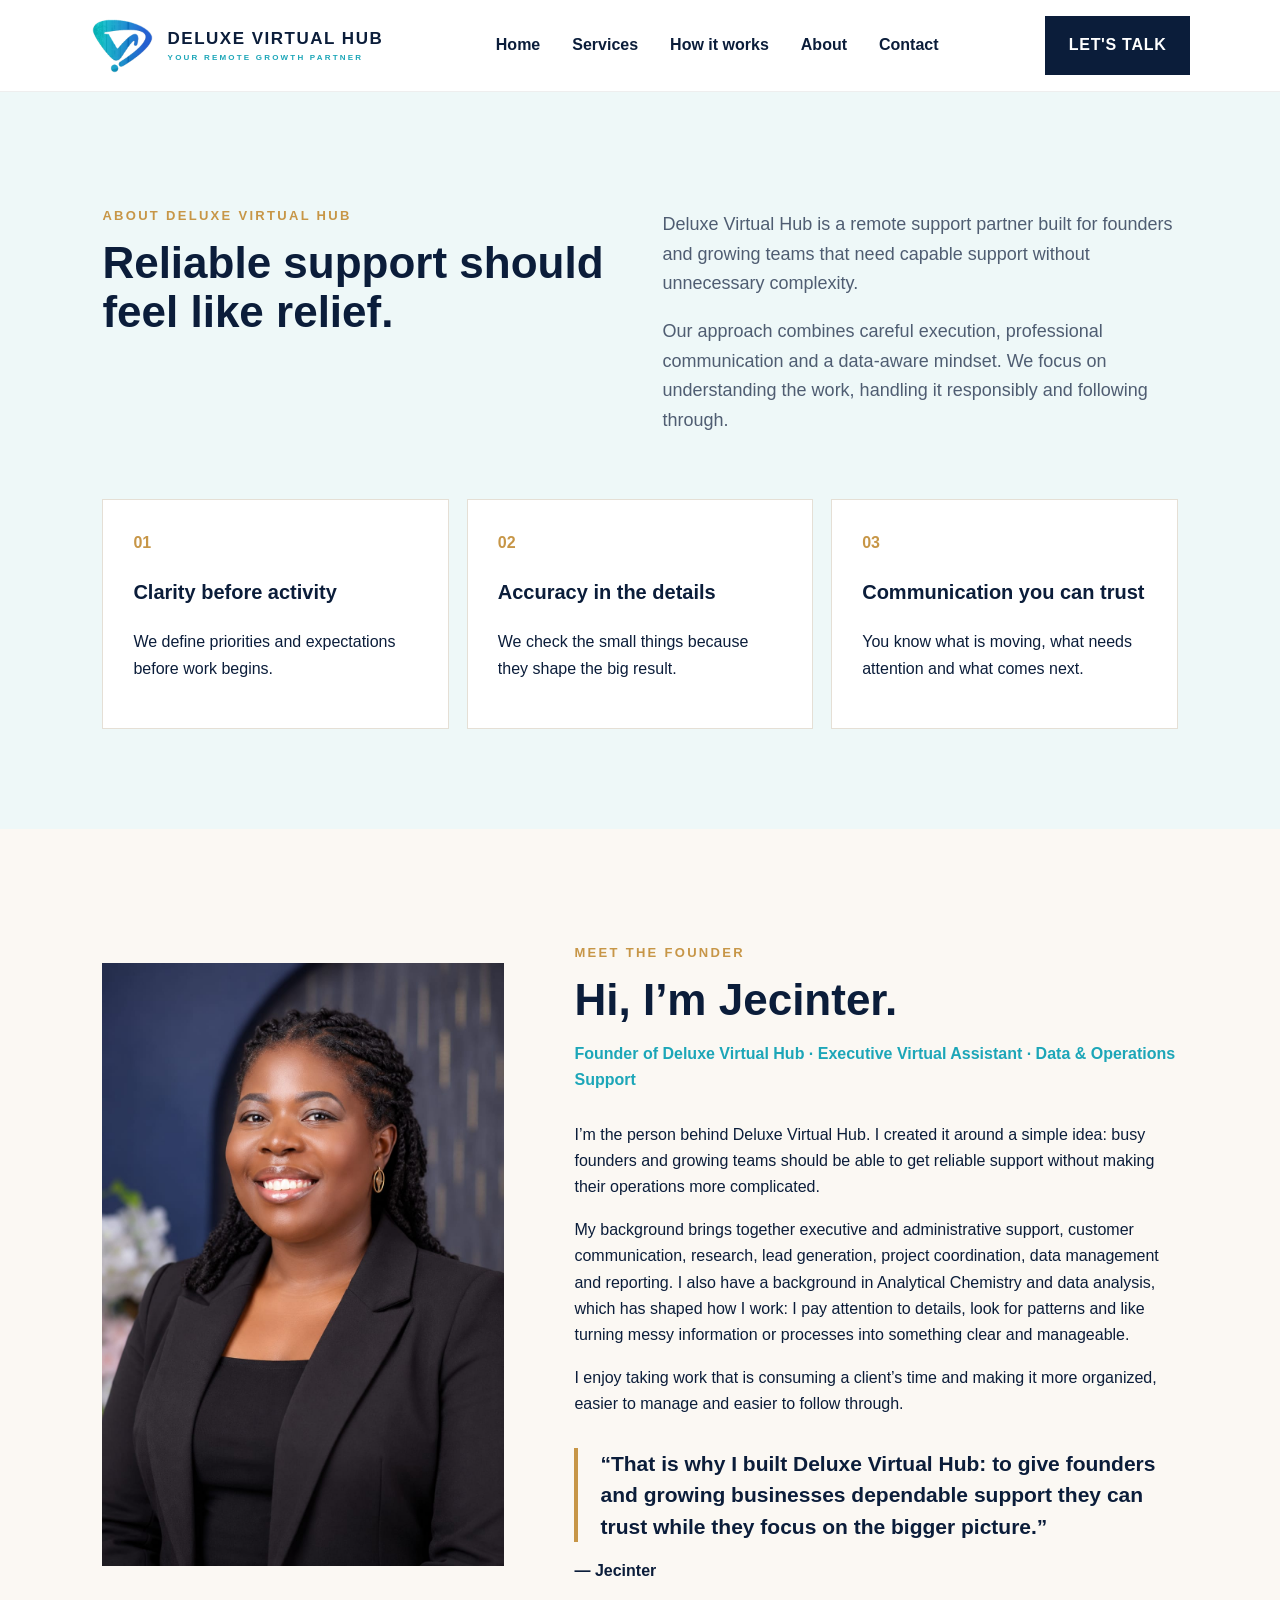
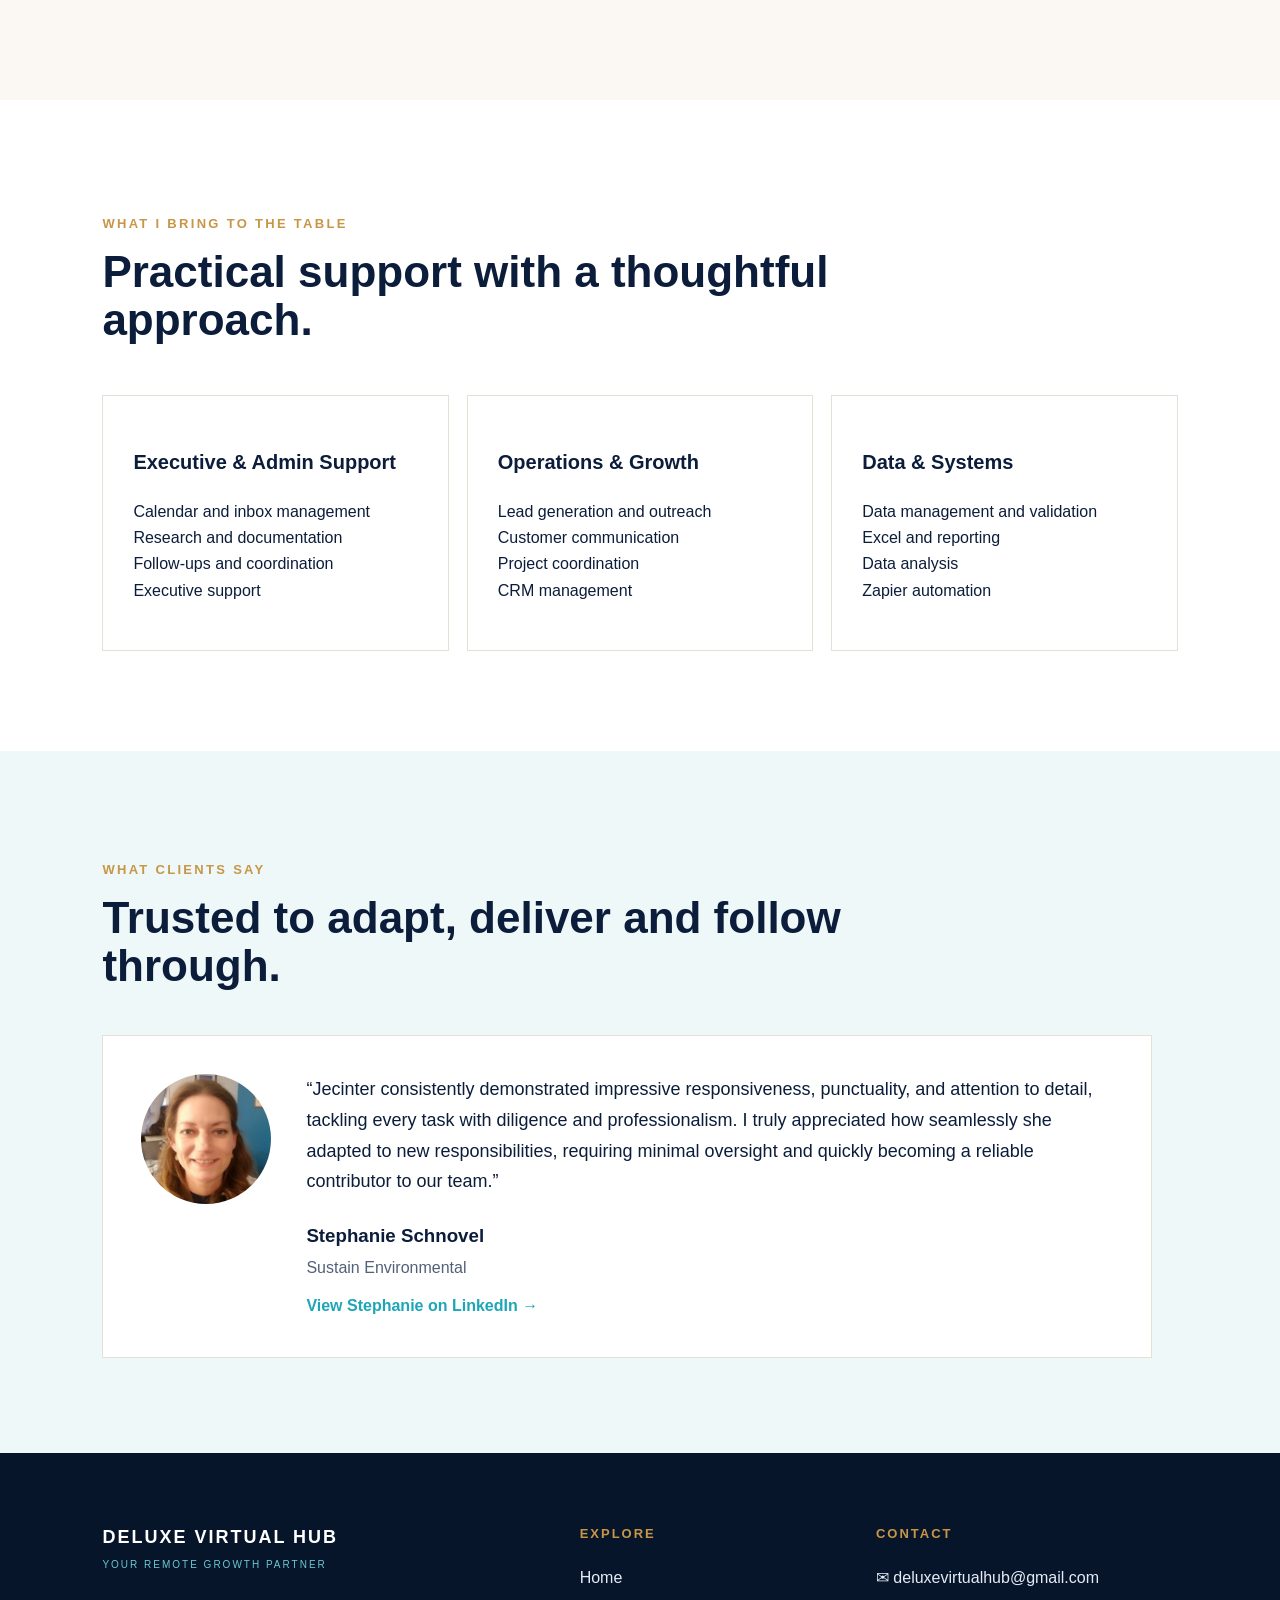
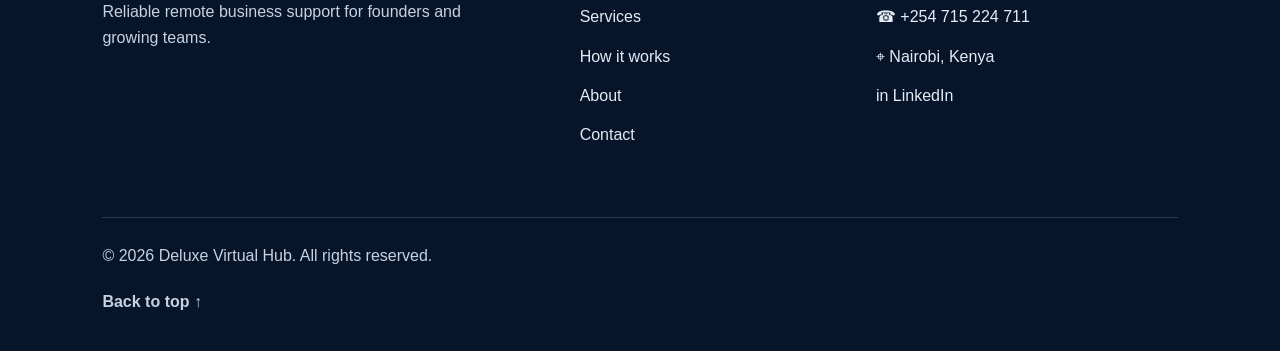
==== commit 589e175e: "Add files via upload" ====
--- a/about.html
+++ b/about.html
@@ -1,7 +1,7 @@
 <!doctype html>
 <html lang="en"><head><meta charset="utf-8"><meta name="viewport" content="width=device-width,initial-scale=1"><title>About Us | Deluxe Virtual Hub</title><meta name="description" content="Meet Jecinter Anyango and learn about Deluxe Virtual Hub."><link rel="stylesheet" href="styles.css"></head>
 <body id="top"><header class="nav">
-  <a class="brand" href="index.html" aria-label="Deluxe Virtual Hub home"><img class="brand-logo" src="deluxe-logo.png" alt="Deluxe Virtual Hub — Your Remote Growth Partner"></a>
+  <a class="brand" href="index.html" aria-label="Deluxe Virtual Hub home"><img class="brand-mark" src="deluxe-mark.png" alt=""><span class="brand-copy"><strong>DELUXE VIRTUAL HUB</strong><small>YOUR REMOTE GROWTH PARTNER</small></span></a>
   <button class="menu-toggle" type="button" aria-label="Open navigation" aria-expanded="false">
     <span></span><span></span><span></span>
   </button>
@@ -49,7 +49,7 @@
   </div>
 </section></main><footer class="site-footer">
   <div class="footer-grid">
-    <div class="footer-brand"><img class="footer-logo" src="deluxe-logo.png" alt="Deluxe Virtual Hub — Your Remote Growth Partner"><p>Reliable remote business support for founders and growing teams.</p></div>
+    <div class="footer-brand"><b>DELUXE VIRTUAL HUB</b><span>YOUR REMOTE GROWTH PARTNER</span><p>Reliable remote business support for founders and growing teams.</p></div>
     <div class="footer-links"><h3>EXPLORE</h3><a href="index.html">Home</a><a href="services.html">Services</a><a href="process.html">How it works</a><a href="about.html">About</a><a href="contact.html">Contact</a></div>
     <div class="footer-contact"><h3>CONTACT</h3><a href="mailto:deluxevirtualhub@gmail.com">✉ deluxevirtualhub@gmail.com</a><a href="tel:+254715224711">☎ +254 715 224 711</a><p>⌖ Nairobi, Kenya</p><a href="https://www.linkedin.com/in/jecinter-anyango-422483236/" target="_blank" rel="noopener">in LinkedIn</a></div>
   </div>
--- a/styles.css
+++ b/styles.css
@@ -23,8 +23,11 @@
   .menu-toggle.open span:nth-child(3){transform:translateY(-8px) rotate(-45deg)}
 }
 
-/* Deluxe Virtual Hub logo */
-.brand{display:flex;align-items:center;line-height:0}
-.brand-logo{display:block;width:210px;height:68px;object-fit:cover;object-position:center;border-radius:3px}
-.footer-logo{display:block;width:260px;max-width:100%;height:auto;margin-bottom:4px;border-radius:3px}
-@media(max-width:850px){.nav .brand{max-width:none}.brand-logo{width:165px;height:56px}.footer-logo{width:230px}}
+/* Deluxe Virtual Hub header branding */
+.brand{display:flex;flex-direction:row;align-items:center;gap:12px;line-height:1;text-decoration:none;min-width:300px}
+.brand-mark{display:block;width:66px;height:58px;object-fit:contain;flex:0 0 auto}
+.brand-copy{display:flex;flex-direction:column;gap:7px;white-space:nowrap}
+.brand-copy strong{font-size:17px;letter-spacing:1.5px;color:#0b1d3a;font-weight:800}
+.brand-copy small{font-size:8px;letter-spacing:2.2px;color:#1ca6b8;font-weight:800}
+@media(max-width:1100px){.brand{min-width:0}.brand-copy strong{font-size:14px}.brand-mark{width:54px;height:48px}.nav nav{gap:20px}}
+@media(max-width:850px){.nav .brand{max-width:none;gap:8px}.brand-mark{width:46px;height:42px}.brand-copy strong{font-size:12px;letter-spacing:1px}.brand-copy small{font-size:6.5px;letter-spacing:1.4px}}
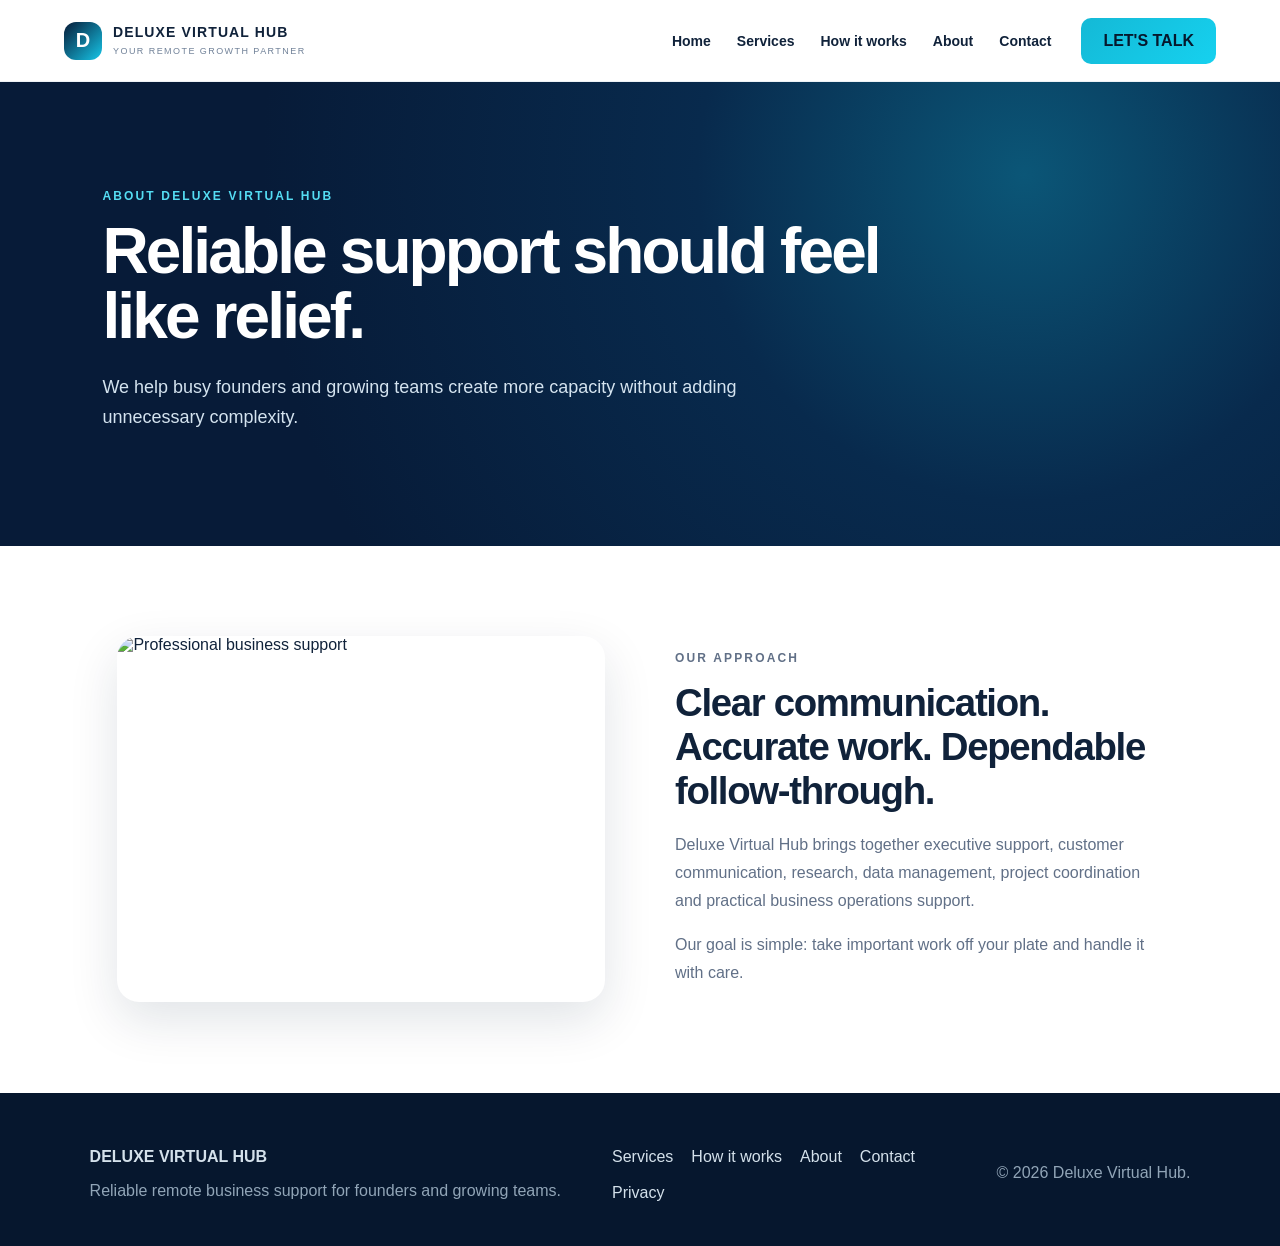
==== commit 69515e5f: "Add files via upload" ====
--- a/about.html
+++ b/about.html
@@ -1,57 +1 @@
-<!doctype html>
-<html lang="en"><head><meta charset="utf-8"><meta name="viewport" content="width=device-width,initial-scale=1"><title>About Us | Deluxe Virtual Hub</title><meta name="description" content="Meet Jecinter Anyango and learn about Deluxe Virtual Hub."><link rel="stylesheet" href="styles.css"></head>
-<body id="top"><header class="nav">
-  <a class="brand" href="index.html" aria-label="Deluxe Virtual Hub home"><img class="brand-mark" src="deluxe-mark.png" alt=""><span class="brand-copy"><strong>DELUXE VIRTUAL HUB</strong><small>YOUR REMOTE GROWTH PARTNER</small></span></a>
-  <button class="menu-toggle" type="button" aria-label="Open navigation" aria-expanded="false">
-    <span></span><span></span><span></span>
-  </button>
-  <nav class="main-nav"><a href="index.html">Home</a><a href="services.html">Services</a><a href="process.html">How it works</a><a href="about.html">About</a><a href="contact.html">Contact</a><a class="mobile-talk" href="contact.html">LET'S TALK</a></nav>
-  <a class="nav-cta" href="contact.html">LET'S TALK</a>
-</header><main><section id="about" class="about about-page">
-  <div><p class="eyebrow">ABOUT DELUXE VIRTUAL HUB</p><h2>Reliable support should feel like relief.</h2></div>
-  <div class="about-copy"><p>Deluxe Virtual Hub is a remote support partner built for founders and growing teams that need capable support without unnecessary complexity.</p><p>Our approach combines careful execution, professional communication and a data-aware mindset. We focus on understanding the work, handling it responsibly and following through.</p></div>
-  <div class="values"><article><b>01</b><h3>Clarity before activity</h3><p>We define priorities and expectations before work begins.</p></article><article><b>02</b><h3>Accuracy in the details</h3><p>We check the small things because they shape the big result.</p></article><article><b>03</b><h3>Communication you can trust</h3><p>You know what is moving, what needs attention and what comes next.</p></article></div>
-</section>
-
-<section class="founder-section">
-  <div class="founder-photo"><img src="jecinter-headshot.png" alt="Jecinter Anyango, Founder of Deluxe Virtual Hub"></div>
-  <div class="founder-copy">
-    <p class="eyebrow">MEET THE FOUNDER</p>
-    <h2>Hi, I’m Jecinter.</h2>
-    <p class="founder-role">Founder of Deluxe Virtual Hub · Executive Virtual Assistant · Data & Operations Support</p>
-    <p>I’m the person behind Deluxe Virtual Hub. I created it around a simple idea: busy founders and growing teams should be able to get reliable support without making their operations more complicated.</p>
-    <p>My background brings together executive and administrative support, customer communication, research, lead generation, project coordination, data management and reporting. I also have a background in Analytical Chemistry and data analysis, which has shaped how I work: I pay attention to details, look for patterns and like turning messy information or processes into something clear and manageable.</p>
-    <p>I enjoy taking work that is consuming a client’s time and making it more organized, easier to manage and easier to follow through.</p>
-    <blockquote>“That is why I built Deluxe Virtual Hub: to give founders and growing businesses dependable support they can trust while they focus on the bigger picture.”</blockquote>
-    <p class="founder-signoff">— Jecinter</p>
-  </div>
-</section>
-
-<section class="section founder-skills">
-  <div class="section-heading"><p class="eyebrow">WHAT I BRING TO THE TABLE</p><h2>Practical support with a thoughtful approach.</h2></div>
-  <div class="values">
-    <article><h3>Executive & Admin Support</h3><p>Calendar and inbox management<br>Research and documentation<br>Follow-ups and coordination<br>Executive support</p></article>
-    <article><h3>Operations & Growth</h3><p>Lead generation and outreach<br>Customer communication<br>Project coordination<br>CRM management</p></article>
-    <article><h3>Data & Systems</h3><p>Data management and validation<br>Excel and reporting<br>Data analysis<br>Zapier automation</p></article>
-  </div>
-</section>
-
-<section class="testimonial-section">
-  <div class="testimonial-heading"><p class="eyebrow">WHAT CLIENTS SAY</p><h2>Trusted to adapt, deliver and follow through.</h2></div>
-  <div class="testimonial-card">
-    <img src="stephanie.png" alt="Stephanie Schnovel">
-    <div>
-      <blockquote>“Jecinter consistently demonstrated impressive responsiveness, punctuality, and attention to detail, tackling every task with diligence and professionalism. I truly appreciated how seamlessly she adapted to new responsibilities, requiring minimal oversight and quickly becoming a reliable contributor to our team.”</blockquote>
-      <h3>Stephanie Schnovel</h3>
-      <p>Sustain Environmental</p>
-      <a href="https://www.linkedin.com/in/stephanie-schnovel-54b0b91b5/" target="_blank" rel="noopener">View Stephanie on LinkedIn →</a>
-    </div>
-  </div>
-</section></main><footer class="site-footer">
-  <div class="footer-grid">
-    <div class="footer-brand"><b>DELUXE VIRTUAL HUB</b><span>YOUR REMOTE GROWTH PARTNER</span><p>Reliable remote business support for founders and growing teams.</p></div>
-    <div class="footer-links"><h3>EXPLORE</h3><a href="index.html">Home</a><a href="services.html">Services</a><a href="process.html">How it works</a><a href="about.html">About</a><a href="contact.html">Contact</a></div>
-    <div class="footer-contact"><h3>CONTACT</h3><a href="mailto:deluxevirtualhub@gmail.com">✉ deluxevirtualhub@gmail.com</a><a href="tel:+254715224711">☎ +254 715 224 711</a><p>⌖ Nairobi, Kenya</p><a href="https://www.linkedin.com/in/jecinter-anyango-422483236/" target="_blank" rel="noopener">in LinkedIn</a></div>
-  </div>
-  <div class="footer-bottom"><p>© 2026 Deluxe Virtual Hub. All rights reserved.</p><a href="#top">Back to top ↑</a></div>
-</footer><script src="script.js"></script></body></html>+<!doctype html><html lang="en"><head><meta charset="utf-8"><meta name="viewport" content="width=device-width,initial-scale=1"><title>About | Deluxe Virtual Hub</title><link rel="stylesheet" href="styles.css"></head><body><header class="nav"><a class="brand" href="index.html"><span class="logo-mark">D</span><span><strong>DELUXE VIRTUAL HUB</strong><small>YOUR REMOTE GROWTH PARTNER</small></span></a><button class="menu-toggle" aria-label="Menu">☰</button><nav><a href="index.html">Home</a><a href="services.html">Services</a><a href="process.html">How it works</a><a href="about.html">About</a><a href="contact.html">Contact</a></nav><a class="nav-cta" href="contact.html">LET'S TALK</a></header><main><section class="page-hero"><div><p class="eyebrow">ABOUT DELUXE VIRTUAL HUB</p><h1>Reliable support should feel like relief.</h1><p>We help busy founders and growing teams create more capacity without adding unnecessary complexity.</p></div></section><section class="white about-row"><img src="assets/about.png" alt="Professional business support"><div><p class="eyebrow dark">OUR APPROACH</p><h2>Clear communication. Accurate work. Dependable follow-through.</h2><p>Deluxe Virtual Hub brings together executive support, customer communication, research, data management, project coordination and practical business operations support.</p><p>Our goal is simple: take important work off your plate and handle it with care.</p></div></section></main><footer><div><strong>DELUXE VIRTUAL HUB</strong><p>Reliable remote business support for founders and growing teams.</p></div><div class="footlinks"><a href="services.html">Services</a><a href="process.html">How it works</a><a href="about.html">About</a><a href="contact.html">Contact</a><a href="privacy.html">Privacy</a></div><p>© 2026 Deluxe Virtual Hub.</p></footer><script src="script.js"></script></body></html>
--- a/styles.css
+++ b/styles.css
@@ -1,33 +1 @@
-*{box-sizing:border-box}html{scroll-behavior:smooth}body{margin:0;font-family:Arial,Helvetica,sans-serif;color:#0b1d3a;background:#fbf8f3;line-height:1.65}a{color:inherit;text-decoration:none}.nav{height:92px;display:flex;align-items:center;justify-content:space-between;padding:0 7%;background:#fff;position:sticky;top:0;z-index:20;border-bottom:1px solid #eee}.brand{display:flex;flex-direction:column;font-weight:800;letter-spacing:2px}.brand small{font-size:9px;letter-spacing:2.4px;color:#1ca6b8}.nav nav{display:flex;gap:32px;font-weight:700}.nav-cta,.btn{background:#0b1d3a;color:#fff;padding:16px 24px;font-weight:800;letter-spacing:.7px;border:0;cursor:pointer}.hero{min-height:680px;padding:90px 9%;display:grid;grid-template-columns:1.25fr .75fr;gap:70px;align-items:center;background:linear-gradient(135deg,#fbf8f3 62%,#eef8f8 62%)}.eyebrow{font-size:13px;font-weight:800;letter-spacing:2.3px;color:#c79647}.hero h1{font-size:64px;line-height:1.03;margin:18px 0 26px;max-width:850px}.hero h1 span{color:#1ca6b8}.intro{font-size:20px;color:#526078;max-width:760px}.actions{display:flex;gap:14px;margin:35px 0}.btn.secondary{background:transparent;color:#0b1d3a;border:2px solid #0b1d3a}.trust{display:flex;gap:25px;flex-wrap:wrap;font-size:14px;font-weight:700}.hero-panel{background:#0b1d3a;color:white;padding:48px;border-top:6px solid #1ca6b8}.hero-panel h2{font-size:35px;line-height:1.2}.mini-grid{display:grid;grid-template-columns:1fr 1fr;gap:1px;background:#ffffff2a;margin-top:35px}.mini-grid div{background:#0b1d3a;padding:24px}.mini-grid b,.mini-grid span{display:block}.mini-grid span{color:#9ccbd1}.tools{text-align:center;padding:35px 7%;background:white;border-bottom:1px solid #eee}.tools p{font-size:11px;font-weight:800;letter-spacing:2px}.tools div{display:flex;justify-content:center;gap:35px;flex-wrap:wrap;color:#68758a;font-weight:700}.section,.about{padding:100px 8%}.section-heading{max-width:760px;margin-bottom:50px}.section h2,.about h2,.selector h2,.contact h2{font-size:44px;line-height:1.1;margin:12px 0 20px}.service-grid{display:grid;grid-template-columns:repeat(3,1fr);gap:18px}.service-grid article,.steps article,.values article{background:white;padding:30px;border:1px solid #e5dfd5}.service-grid article>span,.steps b,.values b{color:#c79647;font-weight:800}.service-grid h3,.steps h3,.values h3{font-size:20px}.selector{padding:85px 8%;background:#0b1d3a;color:white;display:grid;grid-template-columns:1fr 1fr;gap:70px}.selector-box{background:white;color:#0b1d3a;padding:32px;align-self:center}select,input,textarea{width:100%;padding:16px;border:1px solid #cfc8bc;background:#fff;font:inherit;margin-top:8px}.selector button{width:100%;padding:16px;background:#c79647;color:#0b1d3a;border:0;font-weight:800;margin-top:12px;cursor:pointer}.result{margin-top:18px;font-weight:700}.steps,.values{display:grid;grid-template-columns:repeat(3,1fr);gap:18px}.about{background:#eef8f8;display:grid;grid-template-columns:1fr 1fr;gap:45px}.about-copy{font-size:18px;color:#4f5d72}.values{grid-column:1/-1}.contact{padding:100px 16%;text-align:center;background:#0b1d3a;color:white}.contact>p{color:#c7d2e1}.contact form{max-width:900px;margin:45px auto 25px;text-align:left;background:white;color:#0b1d3a;padding:35px}.contact label{display:block;font-weight:700;margin-bottom:18px}.contact label span{font-weight:400}.two{display:grid;grid-template-columns:1fr 1fr;gap:18px}.contact-links a{font-weight:800;color:#fff}.privacy{font-size:12px;max-width:760px;margin:25px auto!important}footer{padding:45px 8%;display:flex;justify-content:space-between;gap:30px;background:#07152b;color:white}footer div{display:flex;flex-direction:column}footer span{font-size:9px;letter-spacing:2px;color:#69c8d3}@media(max-width:850px){.nav nav{display:none}.nav{padding:0 5%}.nav-cta{padding:12px}.hero{grid-template-columns:1fr;padding:65px 7%}.hero h1{font-size:44px}.service-grid,.steps,.values,.about,.selector{grid-template-columns:1fr}.section,.about,.selector{padding:70px 7%}.contact{padding:70px 7%}.two{grid-template-columns:1fr}footer{flex-direction:column}.hero-panel{padding:30px}}
-.site-footer{display:block;padding:0;background:#07152b;color:white}.footer-grid{padding:70px 8% 55px;display:grid;grid-template-columns:1.35fr .75fr 1fr;gap:70px}.footer-brand,.footer-links,.footer-contact{display:flex;flex-direction:column;align-items:flex-start}.footer-brand b{font-size:18px;letter-spacing:2px}.footer-brand span{font-size:10px;letter-spacing:2px;color:#69c8d3;margin-top:4px}.footer-brand p{max-width:360px;color:#c7d2e1;margin-top:25px}.site-footer h3{font-size:13px;letter-spacing:2px;color:#c79647;margin:0 0 20px}.footer-links a,.footer-contact a,.footer-contact p{margin:0 0 13px;color:#e4ebf5}.footer-links a:hover,.footer-contact a:hover{color:#69c8d3}.footer-bottom{margin:0 8%;padding:25px 0 35px;border-top:1px solid #ffffff26;display:flex;justify-content:space-between;gap:20px;color:#c7d2e1}.footer-bottom p{margin:0}.footer-bottom a{font-weight:700}
-.founder-section{padding:100px 8%;display:grid;grid-template-columns:.8fr 1.2fr;gap:70px;align-items:center;background:#fbf8f3}.founder-photo img{width:100%;max-width:480px;display:block;object-fit:cover}.founder-copy h2,.testimonial-heading h2{font-size:44px;line-height:1.1;margin:12px 0 12px}.founder-role{font-weight:800;color:#1ca6b8;margin-bottom:28px}.founder-copy blockquote{margin:30px 0 10px;padding-left:22px;border-left:4px solid #c79647;font-size:21px;font-weight:700;line-height:1.5}.founder-signoff{font-weight:800}.founder-skills{background:#fff}.testimonial-section{padding:95px 8%;background:#eef8f8}.testimonial-heading{max-width:760px;margin-bottom:45px}.testimonial-card{background:#fff;border:1px solid #e5dfd5;padding:38px;display:grid;grid-template-columns:130px 1fr;gap:35px;max-width:1050px}.testimonial-card img{width:130px;height:130px;border-radius:50%;object-fit:cover}.testimonial-card blockquote{margin:0 0 24px;font-size:18px;line-height:1.7}.testimonial-card h3{margin:0}.testimonial-card p{margin:3px 0 12px;color:#526078}.testimonial-card a{font-weight:800;color:#1ca6b8}
-@media(max-width:850px){.footer-grid{grid-template-columns:1fr;padding:55px 7%;gap:38px}.footer-bottom{margin:0 7%;flex-direction:column}.founder-section{grid-template-columns:1fr;padding:70px 7%;gap:40px}.founder-photo img{max-width:380px}.testimonial-section{padding:70px 7%}.testimonial-card{grid-template-columns:1fr}.testimonial-card img{width:100px;height:100px}}
-
-
-/* Responsive mobile navigation */
-.menu-toggle{display:none;background:transparent;border:0;padding:8px;cursor:pointer}
-.menu-toggle span{display:block;width:26px;height:2px;background:#0b1d3a;margin:6px 0;transition:.2s}
-.mobile-talk{display:none}
-@media(max-width:850px){
-  .nav{height:78px;position:sticky;padding:0 5%}
-  .nav .brand{max-width:210px}
-  .nav nav.main-nav{display:none;position:absolute;top:78px;left:0;right:0;background:#fff;border-top:1px solid #eee;border-bottom:1px solid #eee;padding:18px 5% 24px;flex-direction:column;gap:0;box-shadow:0 12px 24px rgba(11,29,58,.08)}
-  .nav nav.main-nav.open{display:flex}
-  .nav nav.main-nav a{padding:13px 0;border-bottom:1px solid #eee}
-  .nav nav.main-nav a:last-child{border-bottom:0}
-  .menu-toggle{display:block;margin-left:auto}
-  .nav>.nav-cta{display:none}
-  .mobile-talk{display:block!important;margin-top:10px;background:#0b1d3a;color:#fff!important;padding:13px 16px!important;text-align:center;border-bottom:0!important}
-  .menu-toggle.open span:nth-child(1){transform:translateY(8px) rotate(45deg)}
-  .menu-toggle.open span:nth-child(2){opacity:0}
-  .menu-toggle.open span:nth-child(3){transform:translateY(-8px) rotate(-45deg)}
-}
-
-/* Deluxe Virtual Hub header branding */
-.brand{display:flex;flex-direction:row;align-items:center;gap:12px;line-height:1;text-decoration:none;min-width:300px}
-.brand-mark{display:block;width:66px;height:58px;object-fit:contain;flex:0 0 auto}
-.brand-copy{display:flex;flex-direction:column;gap:7px;white-space:nowrap}
-.brand-copy strong{font-size:17px;letter-spacing:1.5px;color:#0b1d3a;font-weight:800}
-.brand-copy small{font-size:8px;letter-spacing:2.2px;color:#1ca6b8;font-weight:800}
-@media(max-width:1100px){.brand{min-width:0}.brand-copy strong{font-size:14px}.brand-mark{width:54px;height:48px}.nav nav{gap:20px}}
-@media(max-width:850px){.nav .brand{max-width:none;gap:8px}.brand-mark{width:46px;height:42px}.brand-copy strong{font-size:12px;letter-spacing:1px}.brand-copy small{font-size:6.5px;letter-spacing:1.4px}}
+:root{--navy:#071b38;--navy2:#0b2c56;--cyan:#16c6e8;--teal:#14a9bb;--gold:#d5a84d;--ink:#10223a;--muted:#617087;--line:#e4edf4;--white:#fff}*{box-sizing:border-box}html{scroll-behavior:smooth}body{margin:0;font-family:Inter,Arial,sans-serif;color:var(--ink);background:#fff}a{color:inherit;text-decoration:none}.nav{height:82px;padding:0 max(5vw,24px);display:flex;align-items:center;gap:30px;background:#fff;border-bottom:1px solid #edf2f6;position:sticky;top:0;z-index:10}.brand{display:flex;align-items:center;gap:11px;margin-right:auto}.brand strong{display:block;font-size:14px;letter-spacing:.08em}.brand small{font-size:9px;letter-spacing:.16em;color:#708198}.logo-mark{display:grid;place-items:center;width:38px;height:38px;border-radius:12px;background:linear-gradient(135deg,var(--navy),var(--cyan));color:#fff;font-weight:800;font-size:20px}.nav nav{display:flex;gap:26px;font-size:14px;font-weight:700}.nav nav a:hover{color:var(--teal)}.nav-cta,.btn{display:inline-block;background:linear-gradient(135deg,#14b9d6,#16d1ef);color:#06182d;font-weight:800;padding:14px 22px;border-radius:10px;border:0}.menu-toggle{display:none}.home-hero{min-height:600px;background:radial-gradient(circle at 75% 35%,#0c5b7d 0,#082b50 24%,#071b38 58%);color:#fff;display:grid;grid-template-columns:1.05fr .95fr;align-items:center;overflow:hidden;padding-left:max(6vw,28px)}.hero-copy{max-width:650px;padding:75px 0}.eyebrow{font-size:12px;font-weight:900;letter-spacing:.18em;color:#55ddf3}.hero-copy h1,.page-hero h1{font-size:clamp(42px,5vw,70px);line-height:1.02;margin:16px 0 22px;letter-spacing:-.045em}.hero-copy h1 span{color:#62def2}.hero-copy>p:not(.eyebrow){font-size:19px;line-height:1.7;color:#d4e3ef;max-width:610px}.actions{display:flex;gap:12px;margin:30px 0}.ghost{background:transparent;color:#fff;border:1px solid #6a8ca7}.trust{display:flex;gap:22px;flex-wrap:wrap;color:#c7d8e5;font-size:13px}.hero-photo{height:100%;position:relative}.hero-photo:before{content:"";position:absolute;inset:0;z-index:1;background:linear-gradient(90deg,#071b38 0,rgba(7,27,56,.72) 18%,rgba(7,27,56,.08) 58%,rgba(7,27,56,.08) 100%)}.hero-photo img{width:100%;height:100%;object-fit:cover;object-position:center}.white{background:#fff}.intro{text-align:center;padding:90px 8%;max-width:1050px;margin:auto}.dark{color:var(--teal)}h2{font-size:clamp(30px,3vw,46px);letter-spacing:-.035em;margin:12px 0 18px}.intro>p:last-child,.section-head+p{color:var(--muted)}.service-preview{padding:30px 7% 100px}.section-head{max-width:720px;margin-bottom:36px}.cards{display:grid;grid-template-columns:repeat(4,1fr);gap:18px}.cards a{border:1px solid var(--line);border-radius:18px;padding:28px;min-height:170px;box-shadow:0 14px 35px rgba(16,34,58,.05);transition:.2s}.cards a:hover{transform:translateY(-4px);border-color:#b8dfe8}.cards b{display:block;font-size:20px;margin-bottom:14px}.cards span{color:var(--muted);line-height:1.6}.page-hero{background:radial-gradient(circle at 80% 20%,#0b5677 0,#082a4d 30%,#071b38 70%);color:#fff;padding:95px 8%}.page-hero>div{max-width:850px}.page-hero p:not(.eyebrow){font-size:18px;line-height:1.7;color:#d4e3ef;max-width:680px}.page-hero.small{padding-block:70px}.services-list{padding:45px 7% 80px}.service-row{max-width:1180px;margin:0 auto;padding:65px 0;display:grid;grid-template-columns:1fr 1fr;gap:65px;align-items:center;border-bottom:1px solid var(--line)}.service-row.reverse img{order:2}.service-row img,.about-row img{width:100%;aspect-ratio:4/3;object-fit:cover;border-radius:22px;box-shadow:0 18px 50px rgba(11,29,58,.12)}.service-row .num{font-size:12px;font-weight:900;color:var(--teal);letter-spacing:.18em}.service-row p,.service-row li{color:var(--muted);line-height:1.65}.service-row ul{padding-left:20px}.service-row a{color:#087f98;font-weight:800}.cta{text-align:center;background:#f5fbfd;padding:80px 8%}.cta p{color:var(--muted);max-width:650px;margin:0 auto 26px}.process-grid{padding:90px 8%;display:grid;grid-template-columns:repeat(3,1fr);gap:24px}.process-grid>div{padding:34px;border:1px solid var(--line);border-radius:20px}.process-grid b{color:var(--teal);font-size:13px}.process-grid p{color:var(--muted);line-height:1.7}.about-row,.contact-grid{padding:90px 8%;display:grid;grid-template-columns:1fr 1fr;gap:70px;align-items:center;max-width:1250px;margin:auto}.about-row p,.contact-grid p,.prose p{color:var(--muted);line-height:1.75}.contact-grid form{display:grid;gap:14px}.contact-grid input,.contact-grid select,.contact-grid textarea{width:100%;padding:16px;border:1px solid #dce6ed;border-radius:10px;background:#fff;font:inherit}.contact-grid textarea{min-height:150px}.prose{max-width:900px;margin:auto;padding:80px 8%}footer{background:#06172e;color:#d4e1eb;padding:55px 7% 30px;display:grid;grid-template-columns:1.4fr 1fr auto;gap:40px;align-items:start}footer p{color:#91a5b7}.footlinks{display:flex;gap:18px;flex-wrap:wrap}.footlinks a:hover{color:#5fe1f4}@media(max-width:850px){.nav nav,.nav-cta{display:none}.menu-toggle{display:block;border:0;background:transparent;font-size:24px}.nav.open nav{display:flex;position:absolute;top:82px;left:0;right:0;background:#fff;padding:24px;flex-direction:column;border-bottom:1px solid var(--line)}.home-hero{grid-template-columns:1fr;padding:0}.hero-copy{padding:65px 7%;position:relative;z-index:2}.hero-photo{height:360px}.hero-photo:before{background:linear-gradient(180deg,#071b38 0,rgba(7,27,56,.15) 35%,rgba(7,27,56,.05))}.cards,.process-grid{grid-template-columns:1fr 1fr}.service-row,.about-row,.contact-grid{grid-template-columns:1fr;gap:30px}.service-row.reverse img{order:0}footer{grid-template-columns:1fr}}@media(max-width:560px){.cards,.process-grid{grid-template-columns:1fr}.home-hero{min-height:auto}.hero-copy h1,.page-hero h1{font-size:40px}.trust{gap:10px}.service-row{padding:45px 0}.page-hero{padding:70px 7%}.services-list{padding-inline:7%}}
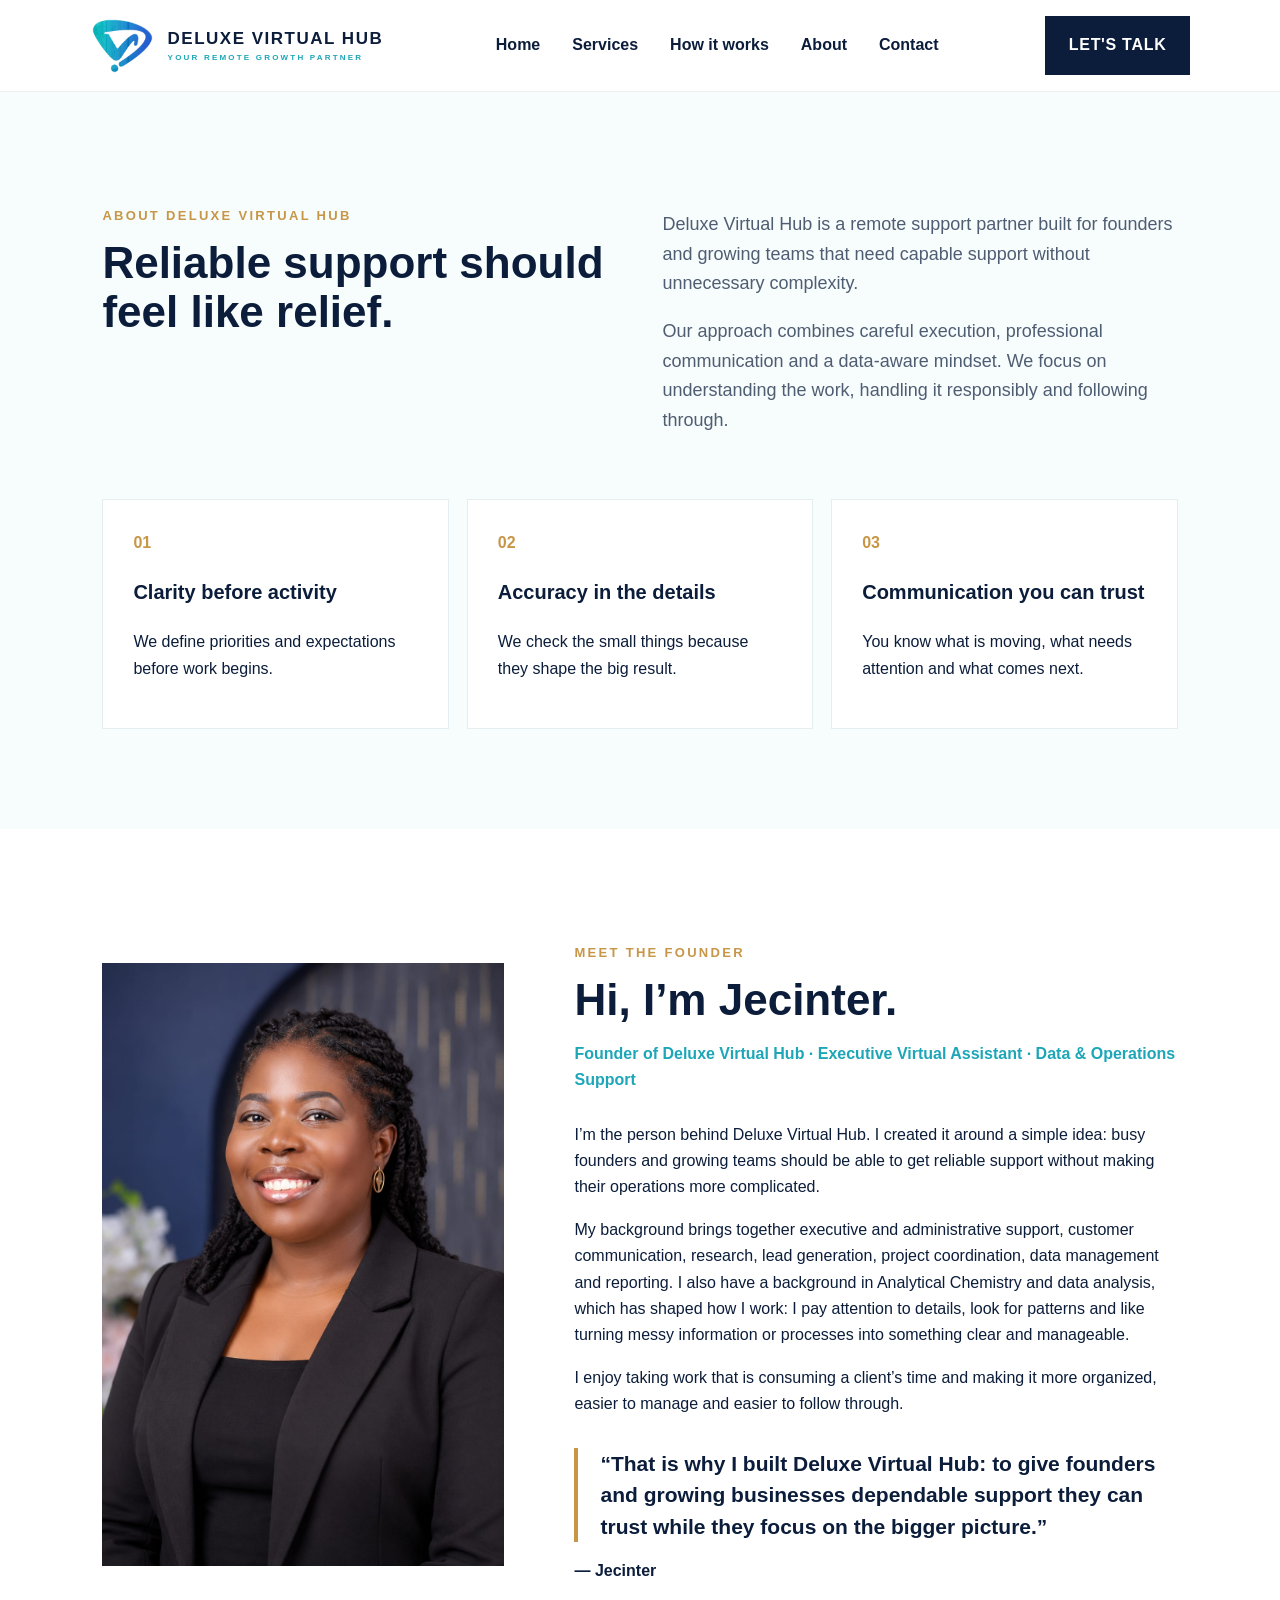
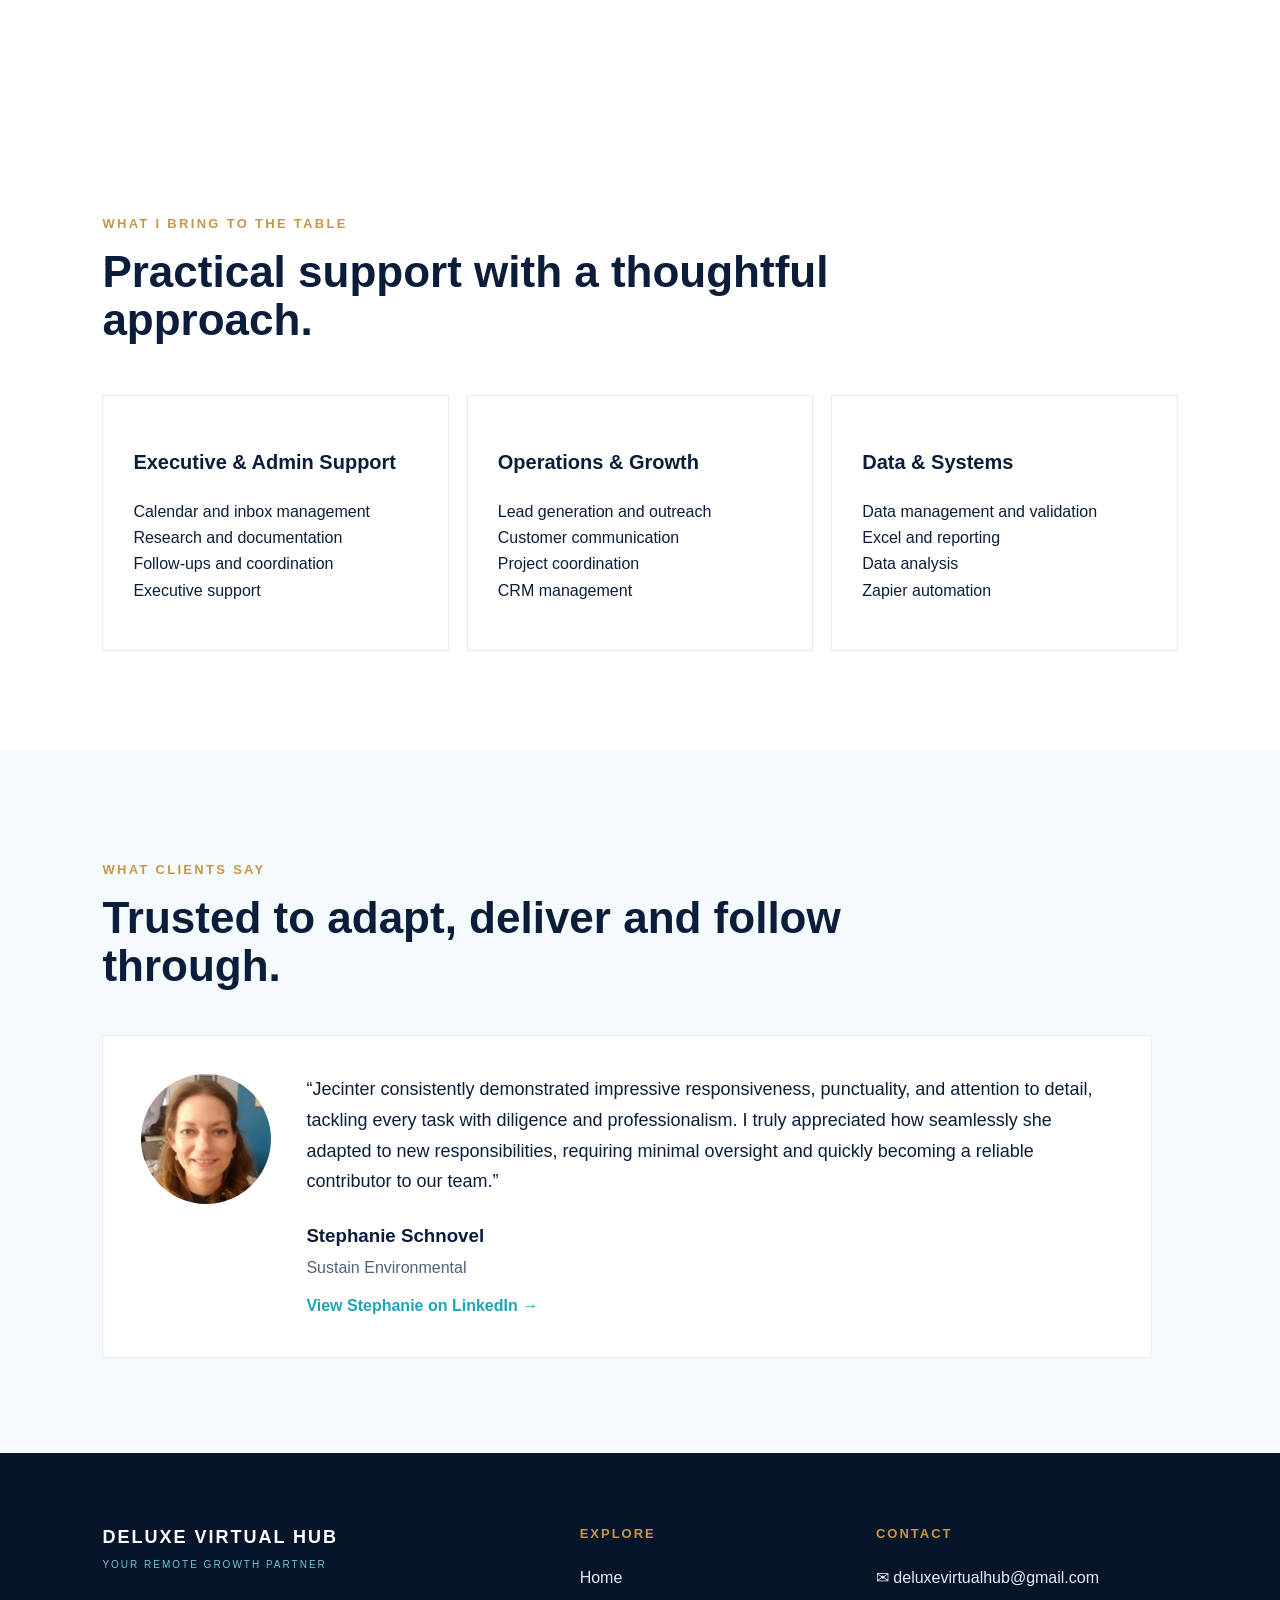
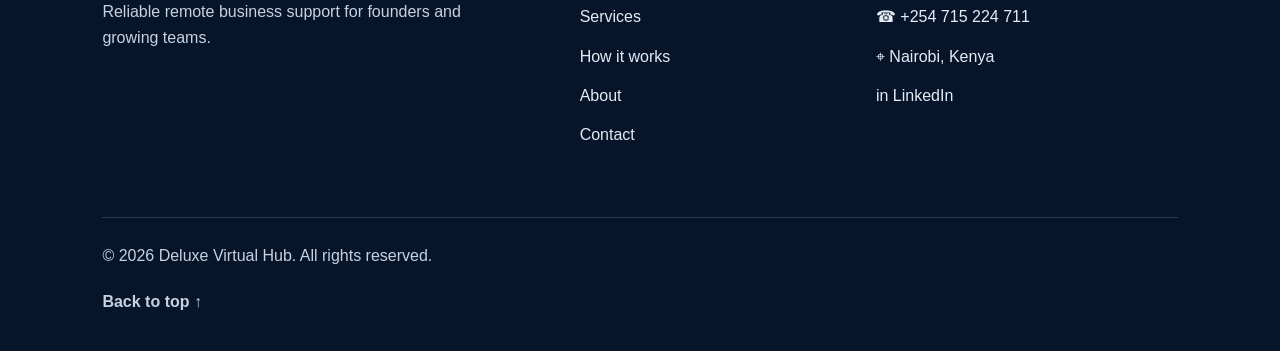
==== commit 32185a81: "Add files via upload" ====
--- a/about.html
+++ b/about.html
@@ -1 +1,57 @@
-<!doctype html><html lang="en"><head><meta charset="utf-8"><meta name="viewport" content="width=device-width,initial-scale=1"><title>About | Deluxe Virtual Hub</title><link rel="stylesheet" href="styles.css"></head><body><header class="nav"><a class="brand" href="index.html"><span class="logo-mark">D</span><span><strong>DELUXE VIRTUAL HUB</strong><small>YOUR REMOTE GROWTH PARTNER</small></span></a><button class="menu-toggle" aria-label="Menu">☰</button><nav><a href="index.html">Home</a><a href="services.html">Services</a><a href="process.html">How it works</a><a href="about.html">About</a><a href="contact.html">Contact</a></nav><a class="nav-cta" href="contact.html">LET'S TALK</a></header><main><section class="page-hero"><div><p class="eyebrow">ABOUT DELUXE VIRTUAL HUB</p><h1>Reliable support should feel like relief.</h1><p>We help busy founders and growing teams create more capacity without adding unnecessary complexity.</p></div></section><section class="white about-row"><img src="assets/about.png" alt="Professional business support"><div><p class="eyebrow dark">OUR APPROACH</p><h2>Clear communication. Accurate work. Dependable follow-through.</h2><p>Deluxe Virtual Hub brings together executive support, customer communication, research, data management, project coordination and practical business operations support.</p><p>Our goal is simple: take important work off your plate and handle it with care.</p></div></section></main><footer><div><strong>DELUXE VIRTUAL HUB</strong><p>Reliable remote business support for founders and growing teams.</p></div><div class="footlinks"><a href="services.html">Services</a><a href="process.html">How it works</a><a href="about.html">About</a><a href="contact.html">Contact</a><a href="privacy.html">Privacy</a></div><p>© 2026 Deluxe Virtual Hub.</p></footer><script src="script.js"></script></body></html>+<!doctype html>
+<html lang="en"><head><meta charset="utf-8"><meta name="viewport" content="width=device-width,initial-scale=1"><title>About Us | Deluxe Virtual Hub</title><meta name="description" content="Meet Jecinter Anyango and learn about Deluxe Virtual Hub."><link rel="stylesheet" href="styles.css"></head>
+<body id="top"><header class="nav">
+  <a class="brand" href="index.html" aria-label="Deluxe Virtual Hub home"><img class="brand-mark" src="deluxe-mark.png" alt=""><span class="brand-copy"><strong>DELUXE VIRTUAL HUB</strong><small>YOUR REMOTE GROWTH PARTNER</small></span></a>
+  <button class="menu-toggle" type="button" aria-label="Open navigation" aria-expanded="false">
+    <span></span><span></span><span></span>
+  </button>
+  <nav class="main-nav"><a href="index.html">Home</a><a href="services.html">Services</a><a href="process.html">How it works</a><a href="about.html">About</a><a href="contact.html">Contact</a><a class="mobile-talk" href="contact.html">LET'S TALK</a></nav>
+  <a class="nav-cta" href="contact.html">LET'S TALK</a>
+</header><main><section id="about" class="about about-page">
+  <div><p class="eyebrow">ABOUT DELUXE VIRTUAL HUB</p><h2>Reliable support should feel like relief.</h2></div>
+  <div class="about-copy"><p>Deluxe Virtual Hub is a remote support partner built for founders and growing teams that need capable support without unnecessary complexity.</p><p>Our approach combines careful execution, professional communication and a data-aware mindset. We focus on understanding the work, handling it responsibly and following through.</p></div>
+  <div class="values"><article><b>01</b><h3>Clarity before activity</h3><p>We define priorities and expectations before work begins.</p></article><article><b>02</b><h3>Accuracy in the details</h3><p>We check the small things because they shape the big result.</p></article><article><b>03</b><h3>Communication you can trust</h3><p>You know what is moving, what needs attention and what comes next.</p></article></div>
+</section>
+
+<section class="founder-section">
+  <div class="founder-photo"><img src="jecinter-headshot.png" alt="Jecinter Anyango, Founder of Deluxe Virtual Hub"></div>
+  <div class="founder-copy">
+    <p class="eyebrow">MEET THE FOUNDER</p>
+    <h2>Hi, I’m Jecinter.</h2>
+    <p class="founder-role">Founder of Deluxe Virtual Hub · Executive Virtual Assistant · Data & Operations Support</p>
+    <p>I’m the person behind Deluxe Virtual Hub. I created it around a simple idea: busy founders and growing teams should be able to get reliable support without making their operations more complicated.</p>
+    <p>My background brings together executive and administrative support, customer communication, research, lead generation, project coordination, data management and reporting. I also have a background in Analytical Chemistry and data analysis, which has shaped how I work: I pay attention to details, look for patterns and like turning messy information or processes into something clear and manageable.</p>
+    <p>I enjoy taking work that is consuming a client’s time and making it more organized, easier to manage and easier to follow through.</p>
+    <blockquote>“That is why I built Deluxe Virtual Hub: to give founders and growing businesses dependable support they can trust while they focus on the bigger picture.”</blockquote>
+    <p class="founder-signoff">— Jecinter</p>
+  </div>
+</section>
+
+<section class="section founder-skills">
+  <div class="section-heading"><p class="eyebrow">WHAT I BRING TO THE TABLE</p><h2>Practical support with a thoughtful approach.</h2></div>
+  <div class="values">
+    <article><h3>Executive & Admin Support</h3><p>Calendar and inbox management<br>Research and documentation<br>Follow-ups and coordination<br>Executive support</p></article>
+    <article><h3>Operations & Growth</h3><p>Lead generation and outreach<br>Customer communication<br>Project coordination<br>CRM management</p></article>
+    <article><h3>Data & Systems</h3><p>Data management and validation<br>Excel and reporting<br>Data analysis<br>Zapier automation</p></article>
+  </div>
+</section>
+
+<section class="testimonial-section">
+  <div class="testimonial-heading"><p class="eyebrow">WHAT CLIENTS SAY</p><h2>Trusted to adapt, deliver and follow through.</h2></div>
+  <div class="testimonial-card">
+    <img src="stephanie.png" alt="Stephanie Schnovel">
+    <div>
+      <blockquote>“Jecinter consistently demonstrated impressive responsiveness, punctuality, and attention to detail, tackling every task with diligence and professionalism. I truly appreciated how seamlessly she adapted to new responsibilities, requiring minimal oversight and quickly becoming a reliable contributor to our team.”</blockquote>
+      <h3>Stephanie Schnovel</h3>
+      <p>Sustain Environmental</p>
+      <a href="https://www.linkedin.com/in/stephanie-schnovel-54b0b91b5/" target="_blank" rel="noopener">View Stephanie on LinkedIn →</a>
+    </div>
+  </div>
+</section></main><footer class="site-footer">
+  <div class="footer-grid">
+    <div class="footer-brand"><b>DELUXE VIRTUAL HUB</b><span>YOUR REMOTE GROWTH PARTNER</span><p>Reliable remote business support for founders and growing teams.</p></div>
+    <div class="footer-links"><h3>EXPLORE</h3><a href="index.html">Home</a><a href="services.html">Services</a><a href="process.html">How it works</a><a href="about.html">About</a><a href="contact.html">Contact</a></div>
+    <div class="footer-contact"><h3>CONTACT</h3><a href="mailto:deluxevirtualhub@gmail.com">✉ deluxevirtualhub@gmail.com</a><a href="tel:+254715224711">☎ +254 715 224 711</a><p>⌖ Nairobi, Kenya</p><a href="https://www.linkedin.com/in/jecinter-anyango-422483236/" target="_blank" rel="noopener">in LinkedIn</a></div>
+  </div>
+  <div class="footer-bottom"><p>© 2026 Deluxe Virtual Hub. All rights reserved.</p><a href="#top">Back to top ↑</a></div>
+</footer><script src="script.js"></script></body></html>
--- a/styles.css
+++ b/styles.css
@@ -1 +1,43 @@
-:root{--navy:#071b38;--navy2:#0b2c56;--cyan:#16c6e8;--teal:#14a9bb;--gold:#d5a84d;--ink:#10223a;--muted:#617087;--line:#e4edf4;--white:#fff}*{box-sizing:border-box}html{scroll-behavior:smooth}body{margin:0;font-family:Inter,Arial,sans-serif;color:var(--ink);background:#fff}a{color:inherit;text-decoration:none}.nav{height:82px;padding:0 max(5vw,24px);display:flex;align-items:center;gap:30px;background:#fff;border-bottom:1px solid #edf2f6;position:sticky;top:0;z-index:10}.brand{display:flex;align-items:center;gap:11px;margin-right:auto}.brand strong{display:block;font-size:14px;letter-spacing:.08em}.brand small{font-size:9px;letter-spacing:.16em;color:#708198}.logo-mark{display:grid;place-items:center;width:38px;height:38px;border-radius:12px;background:linear-gradient(135deg,var(--navy),var(--cyan));color:#fff;font-weight:800;font-size:20px}.nav nav{display:flex;gap:26px;font-size:14px;font-weight:700}.nav nav a:hover{color:var(--teal)}.nav-cta,.btn{display:inline-block;background:linear-gradient(135deg,#14b9d6,#16d1ef);color:#06182d;font-weight:800;padding:14px 22px;border-radius:10px;border:0}.menu-toggle{display:none}.home-hero{min-height:600px;background:radial-gradient(circle at 75% 35%,#0c5b7d 0,#082b50 24%,#071b38 58%);color:#fff;display:grid;grid-template-columns:1.05fr .95fr;align-items:center;overflow:hidden;padding-left:max(6vw,28px)}.hero-copy{max-width:650px;padding:75px 0}.eyebrow{font-size:12px;font-weight:900;letter-spacing:.18em;color:#55ddf3}.hero-copy h1,.page-hero h1{font-size:clamp(42px,5vw,70px);line-height:1.02;margin:16px 0 22px;letter-spacing:-.045em}.hero-copy h1 span{color:#62def2}.hero-copy>p:not(.eyebrow){font-size:19px;line-height:1.7;color:#d4e3ef;max-width:610px}.actions{display:flex;gap:12px;margin:30px 0}.ghost{background:transparent;color:#fff;border:1px solid #6a8ca7}.trust{display:flex;gap:22px;flex-wrap:wrap;color:#c7d8e5;font-size:13px}.hero-photo{height:100%;position:relative}.hero-photo:before{content:"";position:absolute;inset:0;z-index:1;background:linear-gradient(90deg,#071b38 0,rgba(7,27,56,.72) 18%,rgba(7,27,56,.08) 58%,rgba(7,27,56,.08) 100%)}.hero-photo img{width:100%;height:100%;object-fit:cover;object-position:center}.white{background:#fff}.intro{text-align:center;padding:90px 8%;max-width:1050px;margin:auto}.dark{color:var(--teal)}h2{font-size:clamp(30px,3vw,46px);letter-spacing:-.035em;margin:12px 0 18px}.intro>p:last-child,.section-head+p{color:var(--muted)}.service-preview{padding:30px 7% 100px}.section-head{max-width:720px;margin-bottom:36px}.cards{display:grid;grid-template-columns:repeat(4,1fr);gap:18px}.cards a{border:1px solid var(--line);border-radius:18px;padding:28px;min-height:170px;box-shadow:0 14px 35px rgba(16,34,58,.05);transition:.2s}.cards a:hover{transform:translateY(-4px);border-color:#b8dfe8}.cards b{display:block;font-size:20px;margin-bottom:14px}.cards span{color:var(--muted);line-height:1.6}.page-hero{background:radial-gradient(circle at 80% 20%,#0b5677 0,#082a4d 30%,#071b38 70%);color:#fff;padding:95px 8%}.page-hero>div{max-width:850px}.page-hero p:not(.eyebrow){font-size:18px;line-height:1.7;color:#d4e3ef;max-width:680px}.page-hero.small{padding-block:70px}.services-list{padding:45px 7% 80px}.service-row{max-width:1180px;margin:0 auto;padding:65px 0;display:grid;grid-template-columns:1fr 1fr;gap:65px;align-items:center;border-bottom:1px solid var(--line)}.service-row.reverse img{order:2}.service-row img,.about-row img{width:100%;aspect-ratio:4/3;object-fit:cover;border-radius:22px;box-shadow:0 18px 50px rgba(11,29,58,.12)}.service-row .num{font-size:12px;font-weight:900;color:var(--teal);letter-spacing:.18em}.service-row p,.service-row li{color:var(--muted);line-height:1.65}.service-row ul{padding-left:20px}.service-row a{color:#087f98;font-weight:800}.cta{text-align:center;background:#f5fbfd;padding:80px 8%}.cta p{color:var(--muted);max-width:650px;margin:0 auto 26px}.process-grid{padding:90px 8%;display:grid;grid-template-columns:repeat(3,1fr);gap:24px}.process-grid>div{padding:34px;border:1px solid var(--line);border-radius:20px}.process-grid b{color:var(--teal);font-size:13px}.process-grid p{color:var(--muted);line-height:1.7}.about-row,.contact-grid{padding:90px 8%;display:grid;grid-template-columns:1fr 1fr;gap:70px;align-items:center;max-width:1250px;margin:auto}.about-row p,.contact-grid p,.prose p{color:var(--muted);line-height:1.75}.contact-grid form{display:grid;gap:14px}.contact-grid input,.contact-grid select,.contact-grid textarea{width:100%;padding:16px;border:1px solid #dce6ed;border-radius:10px;background:#fff;font:inherit}.contact-grid textarea{min-height:150px}.prose{max-width:900px;margin:auto;padding:80px 8%}footer{background:#06172e;color:#d4e1eb;padding:55px 7% 30px;display:grid;grid-template-columns:1.4fr 1fr auto;gap:40px;align-items:start}footer p{color:#91a5b7}.footlinks{display:flex;gap:18px;flex-wrap:wrap}.footlinks a:hover{color:#5fe1f4}@media(max-width:850px){.nav nav,.nav-cta{display:none}.menu-toggle{display:block;border:0;background:transparent;font-size:24px}.nav.open nav{display:flex;position:absolute;top:82px;left:0;right:0;background:#fff;padding:24px;flex-direction:column;border-bottom:1px solid var(--line)}.home-hero{grid-template-columns:1fr;padding:0}.hero-copy{padding:65px 7%;position:relative;z-index:2}.hero-photo{height:360px}.hero-photo:before{background:linear-gradient(180deg,#071b38 0,rgba(7,27,56,.15) 35%,rgba(7,27,56,.05))}.cards,.process-grid{grid-template-columns:1fr 1fr}.service-row,.about-row,.contact-grid{grid-template-columns:1fr;gap:30px}.service-row.reverse img{order:0}footer{grid-template-columns:1fr}}@media(max-width:560px){.cards,.process-grid{grid-template-columns:1fr}.home-hero{min-height:auto}.hero-copy h1,.page-hero h1{font-size:40px}.trust{gap:10px}.service-row{padding:45px 0}.page-hero{padding:70px 7%}.services-list{padding-inline:7%}}
+*{box-sizing:border-box}html{scroll-behavior:smooth}body{margin:0;font-family:Arial,Helvetica,sans-serif;color:#0b1d3a;background:#ffffff;line-height:1.65}a{color:inherit;text-decoration:none}.nav{height:92px;display:flex;align-items:center;justify-content:space-between;padding:0 7%;background:#fff;position:sticky;top:0;z-index:20;border-bottom:1px solid #eee}.brand{display:flex;flex-direction:column;font-weight:800;letter-spacing:2px}.brand small{font-size:9px;letter-spacing:2.4px;color:#1ca6b8}.nav nav{display:flex;gap:32px;font-weight:700}.nav-cta,.btn{background:#0b1d3a;color:#fff;padding:16px 24px;font-weight:800;letter-spacing:.7px;border:0;cursor:pointer}.hero{min-height:680px;padding:90px 9%;display:grid;grid-template-columns:1.25fr .75fr;gap:70px;align-items:center;background:linear-gradient(135deg,#ffffff 62%,#eef8f8 62%)}.eyebrow{font-size:13px;font-weight:800;letter-spacing:2.3px;color:#c79647}.hero h1{font-size:64px;line-height:1.03;margin:18px 0 26px;max-width:850px}.hero h1 span{color:#1ca6b8}.intro{font-size:20px;color:#526078;max-width:760px}.actions{display:flex;gap:14px;margin:35px 0}.btn.secondary{background:transparent;color:#0b1d3a;border:2px solid #0b1d3a}.trust{display:flex;gap:25px;flex-wrap:wrap;font-size:14px;font-weight:700}.hero-panel{background:#0b1d3a;color:white;padding:48px;border-top:6px solid #1ca6b8}.hero-panel h2{font-size:35px;line-height:1.2}.mini-grid{display:grid;grid-template-columns:1fr 1fr;gap:1px;background:#ffffff2a;margin-top:35px}.mini-grid div{background:#0b1d3a;padding:24px}.mini-grid b,.mini-grid span{display:block}.mini-grid span{color:#9ccbd1}.tools{text-align:center;padding:35px 7%;background:white;border-bottom:1px solid #eee}.tools p{font-size:11px;font-weight:800;letter-spacing:2px}.tools div{display:flex;justify-content:center;gap:35px;flex-wrap:wrap;color:#68758a;font-weight:700}.section,.about{padding:100px 8%}.section-heading{max-width:760px;margin-bottom:50px}.section h2,.about h2,.selector h2,.contact h2{font-size:44px;line-height:1.1;margin:12px 0 20px}.service-grid{display:grid;grid-template-columns:repeat(3,1fr);gap:18px}.service-grid article,.steps article,.values article{background:white;padding:30px;border:1px solid #e5dfd5}.service-grid article>span,.steps b,.values b{color:#c79647;font-weight:800}.service-grid h3,.steps h3,.values h3{font-size:20px}.selector{padding:85px 8%;background:#0b1d3a;color:white;display:grid;grid-template-columns:1fr 1fr;gap:70px}.selector-box{background:white;color:#0b1d3a;padding:32px;align-self:center}select,input,textarea{width:100%;padding:16px;border:1px solid #cfc8bc;background:#fff;font:inherit;margin-top:8px}.selector button{width:100%;padding:16px;background:#c79647;color:#0b1d3a;border:0;font-weight:800;margin-top:12px;cursor:pointer}.result{margin-top:18px;font-weight:700}.steps,.values{display:grid;grid-template-columns:repeat(3,1fr);gap:18px}.about{background:#eef8f8;display:grid;grid-template-columns:1fr 1fr;gap:45px}.about-copy{font-size:18px;color:#4f5d72}.values{grid-column:1/-1}.contact{padding:100px 16%;text-align:center;background:#0b1d3a;color:white}.contact>p{color:#c7d2e1}.contact form{max-width:900px;margin:45px auto 25px;text-align:left;background:white;color:#0b1d3a;padding:35px}.contact label{display:block;font-weight:700;margin-bottom:18px}.contact label span{font-weight:400}.two{display:grid;grid-template-columns:1fr 1fr;gap:18px}.contact-links a{font-weight:800;color:#fff}.privacy{font-size:12px;max-width:760px;margin:25px auto!important}footer{padding:45px 8%;display:flex;justify-content:space-between;gap:30px;background:#07152b;color:white}footer div{display:flex;flex-direction:column}footer span{font-size:9px;letter-spacing:2px;color:#69c8d3}@media(max-width:850px){.nav nav{display:none}.nav{padding:0 5%}.nav-cta{padding:12px}.hero{grid-template-columns:1fr;padding:65px 7%}.hero h1{font-size:44px}.service-grid,.steps,.values,.about,.selector{grid-template-columns:1fr}.section,.about,.selector{padding:70px 7%}.contact{padding:70px 7%}.two{grid-template-columns:1fr}footer{flex-direction:column}.hero-panel{padding:30px}}
+.site-footer{display:block;padding:0;background:#07152b;color:white}.footer-grid{padding:70px 8% 55px;display:grid;grid-template-columns:1.35fr .75fr 1fr;gap:70px}.footer-brand,.footer-links,.footer-contact{display:flex;flex-direction:column;align-items:flex-start}.footer-brand b{font-size:18px;letter-spacing:2px}.footer-brand span{font-size:10px;letter-spacing:2px;color:#69c8d3;margin-top:4px}.footer-brand p{max-width:360px;color:#c7d2e1;margin-top:25px}.site-footer h3{font-size:13px;letter-spacing:2px;color:#c79647;margin:0 0 20px}.footer-links a,.footer-contact a,.footer-contact p{margin:0 0 13px;color:#e4ebf5}.footer-links a:hover,.footer-contact a:hover{color:#69c8d3}.footer-bottom{margin:0 8%;padding:25px 0 35px;border-top:1px solid #ffffff26;display:flex;justify-content:space-between;gap:20px;color:#c7d2e1}.footer-bottom p{margin:0}.footer-bottom a{font-weight:700}
+.founder-section{padding:100px 8%;display:grid;grid-template-columns:.8fr 1.2fr;gap:70px;align-items:center;background:#ffffff}.founder-photo img{width:100%;max-width:480px;display:block;object-fit:cover}.founder-copy h2,.testimonial-heading h2{font-size:44px;line-height:1.1;margin:12px 0 12px}.founder-role{font-weight:800;color:#1ca6b8;margin-bottom:28px}.founder-copy blockquote{margin:30px 0 10px;padding-left:22px;border-left:4px solid #c79647;font-size:21px;font-weight:700;line-height:1.5}.founder-signoff{font-weight:800}.founder-skills{background:#fff}.testimonial-section{padding:95px 8%;background:#eef8f8}.testimonial-heading{max-width:760px;margin-bottom:45px}.testimonial-card{background:#fff;border:1px solid #e5dfd5;padding:38px;display:grid;grid-template-columns:130px 1fr;gap:35px;max-width:1050px}.testimonial-card img{width:130px;height:130px;border-radius:50%;object-fit:cover}.testimonial-card blockquote{margin:0 0 24px;font-size:18px;line-height:1.7}.testimonial-card h3{margin:0}.testimonial-card p{margin:3px 0 12px;color:#526078}.testimonial-card a{font-weight:800;color:#1ca6b8}
+@media(max-width:850px){.footer-grid{grid-template-columns:1fr;padding:55px 7%;gap:38px}.footer-bottom{margin:0 7%;flex-direction:column}.founder-section{grid-template-columns:1fr;padding:70px 7%;gap:40px}.founder-photo img{max-width:380px}.testimonial-section{padding:70px 7%}.testimonial-card{grid-template-columns:1fr}.testimonial-card img{width:100px;height:100px}}
+
+
+/* Responsive mobile navigation */
+.menu-toggle{display:none;background:transparent;border:0;padding:8px;cursor:pointer}
+.menu-toggle span{display:block;width:26px;height:2px;background:#0b1d3a;margin:6px 0;transition:.2s}
+.mobile-talk{display:none}
+@media(max-width:850px){
+  .nav{height:78px;position:sticky;padding:0 5%}
+  .nav .brand{max-width:210px}
+  .nav nav.main-nav{display:none;position:absolute;top:78px;left:0;right:0;background:#fff;border-top:1px solid #eee;border-bottom:1px solid #eee;padding:18px 5% 24px;flex-direction:column;gap:0;box-shadow:0 12px 24px rgba(11,29,58,.08)}
+  .nav nav.main-nav.open{display:flex}
+  .nav nav.main-nav a{padding:13px 0;border-bottom:1px solid #eee}
+  .nav nav.main-nav a:last-child{border-bottom:0}
+  .menu-toggle{display:block;margin-left:auto}
+  .nav>.nav-cta{display:none}
+  .mobile-talk{display:block!important;margin-top:10px;background:#0b1d3a;color:#fff!important;padding:13px 16px!important;text-align:center;border-bottom:0!important}
+  .menu-toggle.open span:nth-child(1){transform:translateY(8px) rotate(45deg)}
+  .menu-toggle.open span:nth-child(2){opacity:0}
+  .menu-toggle.open span:nth-child(3){transform:translateY(-8px) rotate(-45deg)}
+}
+
+/* Deluxe Virtual Hub header branding */
+.brand{display:flex;flex-direction:row;align-items:center;gap:12px;line-height:1;text-decoration:none;min-width:300px}
+.brand-mark{display:block;width:66px;height:58px;object-fit:contain;flex:0 0 auto}
+.brand-copy{display:flex;flex-direction:column;gap:7px;white-space:nowrap}
+.brand-copy strong{font-size:17px;letter-spacing:1.5px;color:#0b1d3a;font-weight:800}
+.brand-copy small{font-size:8px;letter-spacing:2.2px;color:#1ca6b8;font-weight:800}
+@media(max-width:1100px){.brand{min-width:0}.brand-copy strong{font-size:14px}.brand-mark{width:54px;height:48px}.nav nav{gap:20px}}
+@media(max-width:850px){.nav .brand{max-width:none;gap:8px}.brand-mark{width:46px;height:42px}.brand-copy strong{font-size:12px;letter-spacing:1px}.brand-copy small{font-size:6.5px;letter-spacing:1.4px}}
+
+/* 2026 clean visual refresh — preserves original branding and navigation */
+body{background:#fff}
+.hero{min-height:680px;background:#071a33;color:#fff;grid-template-columns:1.05fr .95fr;gap:42px;overflow:hidden;position:relative}
+.hero:before{content:"";position:absolute;width:540px;height:540px;border-radius:50%;right:-120px;top:-150px;background:radial-gradient(circle,rgba(28,166,184,.28),rgba(28,166,184,0) 70%);pointer-events:none}
+.hero-copy{position:relative;z-index:2}.hero h1{color:#fff}.hero h1 span{color:#4fd2df}.hero .intro{color:#d5e0ed}.hero .btn{background:#1ca6b8}.hero .btn.secondary{background:transparent;color:#fff;border-color:#fff}.hero .trust{color:#dce7f2}.hero-visual{position:relative;z-index:1;align-self:stretch;min-height:500px;display:flex;align-items:flex-end}.hero-visual:after{content:"";position:absolute;inset:0;background:linear-gradient(90deg,#071a33 0%,rgba(7,26,51,.42) 18%,rgba(7,26,51,0) 50%);pointer-events:none}.hero-visual img{width:100%;height:100%;min-height:540px;object-fit:cover;object-position:center;display:block;border-radius:0 0 0 70px}.tools,.section,.founder-section,.founder-skills{background:#fff}.about{background:#f7fcfd}.testimonial-section{background:#f5fbfc}.service-grid article,.steps article,.values article,.testimonial-card{border-color:#e4edf0}
+
+.services-hero{min-height:440px;padding:90px 9%;background:#071a33;color:#fff;display:grid;grid-template-columns:1.2fr .8fr;align-items:center;position:relative;overflow:hidden}.services-hero:after{content:"";position:absolute;width:560px;height:560px;border-radius:50%;right:-110px;top:-220px;background:radial-gradient(circle,rgba(28,166,184,.38),rgba(28,166,184,0) 68%)}.services-hero-copy{max-width:820px;position:relative;z-index:2}.services-hero h1{font-size:58px;line-height:1.04;margin:15px 0 22px}.services-hero p:not(.eyebrow){font-size:19px;color:#d6e2ed;max-width:720px}.services-hero-btn{display:inline-block;margin-top:18px;background:#1ca6b8}.services-hero-accent{width:310px;height:310px;border:1px solid rgba(255,255,255,.16);border-radius:50%;justify-self:end;position:relative;z-index:1}.services-hero-accent:before,.services-hero-accent:after{content:"";position:absolute;border:1px solid rgba(79,210,223,.38);border-radius:50%}.services-hero-accent:before{inset:38px}.services-hero-accent:after{inset:78px}
+.services-showcase{padding:105px 8%;background:#fff}.services-intro{max-width:760px;margin:0 auto 80px;text-align:center}.services-intro h2{font-size:46px;line-height:1.08;margin:12px 0 20px}.services-intro>p:last-child{color:#526078;font-size:18px}.service-feature{display:grid;grid-template-columns:1fr 1fr;gap:72px;align-items:center;max-width:1240px;margin:0 auto 110px}.service-feature.reverse .service-image{order:2}.service-feature.reverse .service-content{order:1}.service-image{overflow:hidden;border-radius:4px;box-shadow:0 18px 50px rgba(11,29,58,.10)}.service-image img{display:block;width:100%;aspect-ratio:1.28/1;object-fit:cover}.service-content>span{font-size:13px;letter-spacing:2px;font-weight:800;color:#c79647}.service-kicker{font-size:12px;letter-spacing:2px;font-weight:800;color:#1ca6b8;margin:13px 0 8px}.service-content h2{font-size:38px;line-height:1.12;margin:0 0 18px}.service-content>p:not(.service-kicker){font-size:18px;color:#526078}.service-content ul{padding-left:20px;margin:24px 0;color:#34445d}.service-content li{margin:9px 0}.service-content a{font-size:13px;letter-spacing:1px;font-weight:800;color:#0b1d3a;border-bottom:2px solid #1ca6b8;padding-bottom:5px}.selector{background:#071a33}
+@media(max-width:850px){.hero{grid-template-columns:1fr;padding-bottom:0}.hero-visual{min-height:360px;margin:0 -7%}.hero-visual img{min-height:360px;border-radius:0}.hero-visual:after{background:linear-gradient(180deg,#071a33 0%,rgba(7,26,51,0) 35%)}.services-hero{grid-template-columns:1fr;padding:70px 7%}.services-hero h1{font-size:42px}.services-hero-accent{display:none}.services-showcase{padding:75px 7%}.services-intro{text-align:left;margin-bottom:55px}.services-intro h2{font-size:38px}.service-feature,.service-feature.reverse{grid-template-columns:1fr;gap:30px;margin-bottom:75px}.service-feature.reverse .service-image,.service-feature.reverse .service-content{order:initial}.service-content h2{font-size:32px}}
